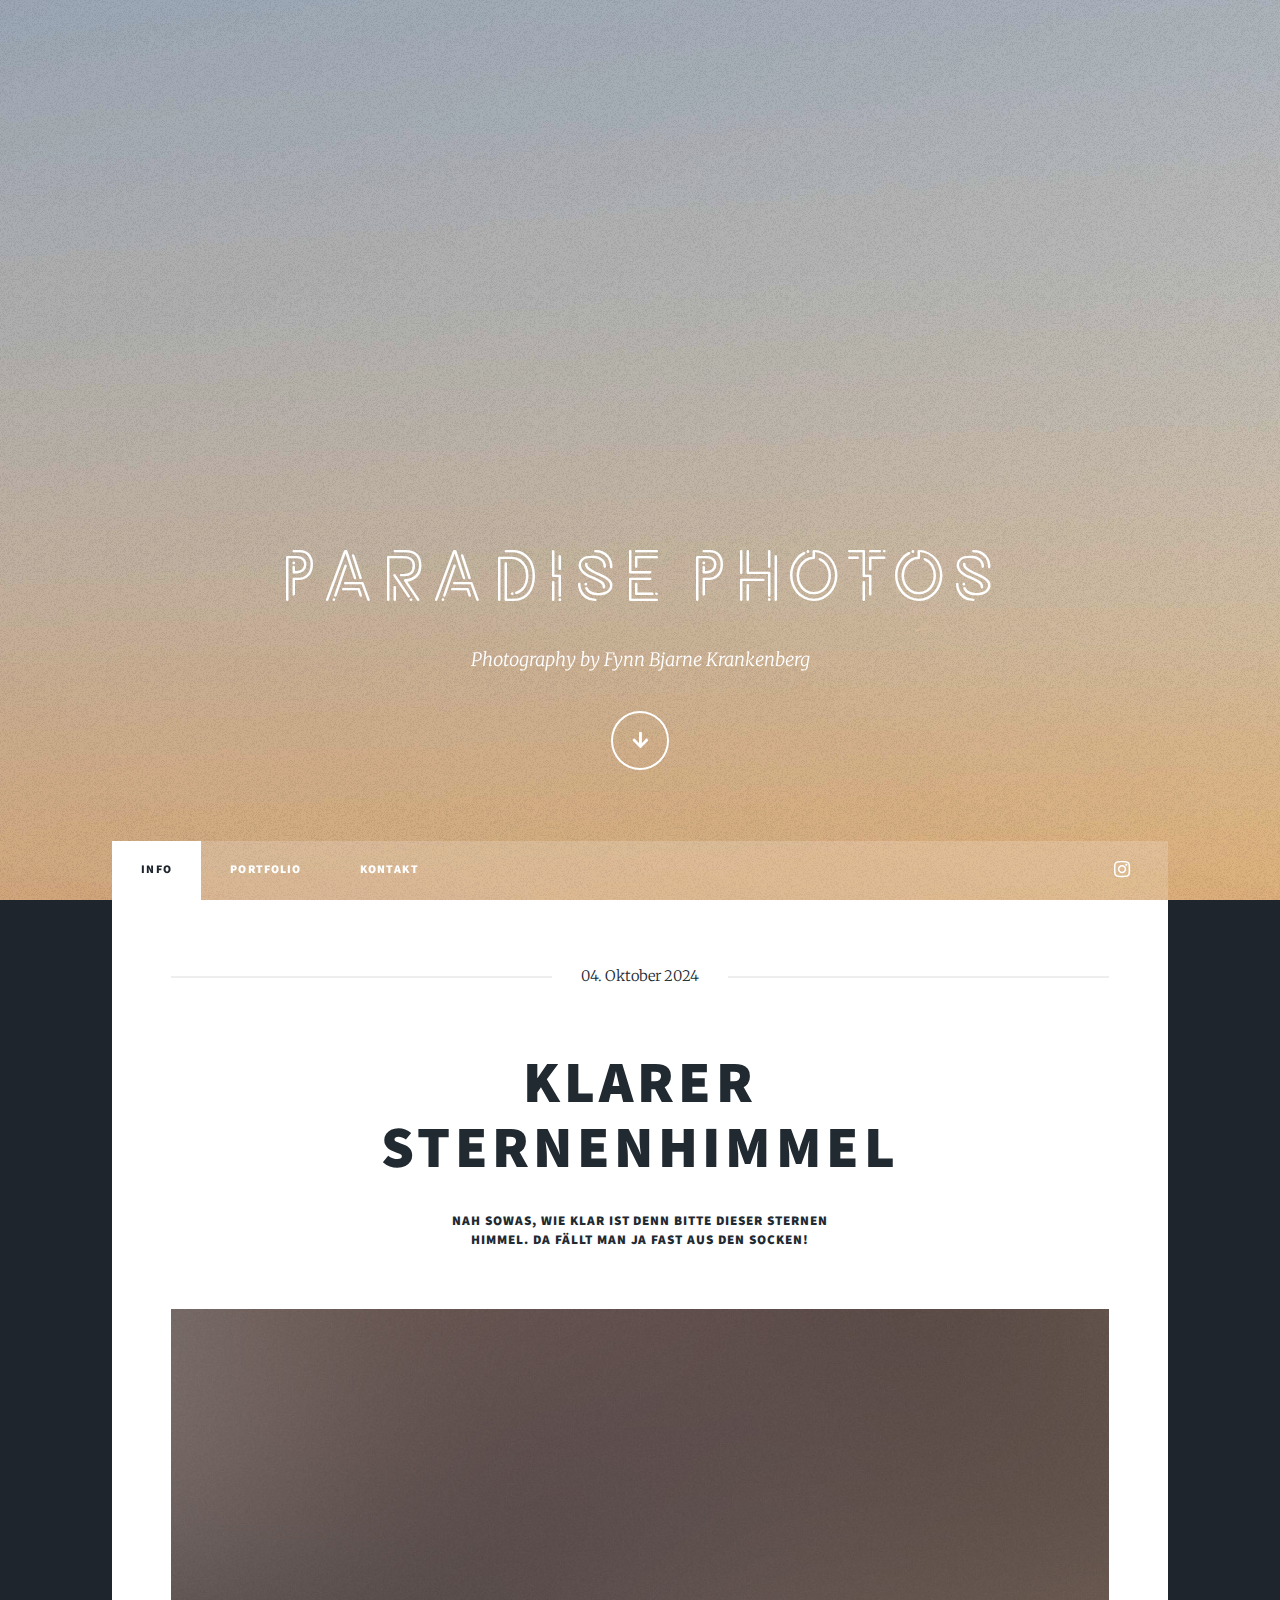
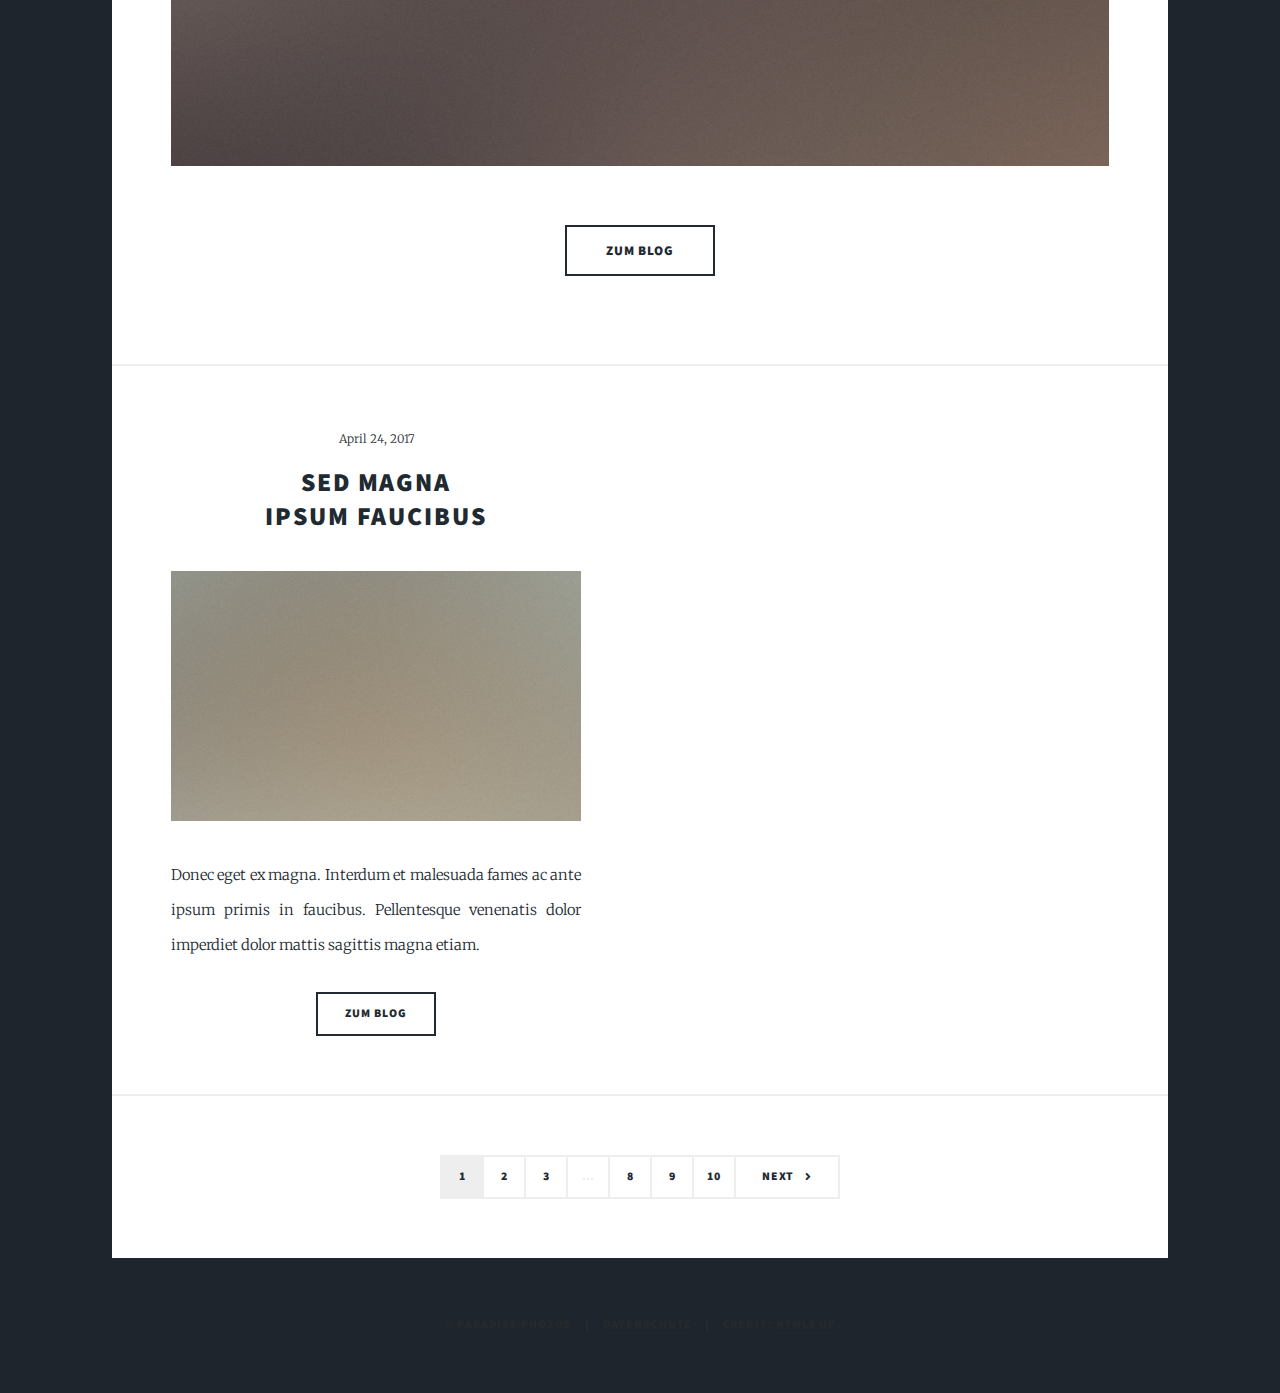
==== index.html @ fa2788bd "Add files via upload" ====
<!DOCTYPE HTML>
<!--
	Massively by HTML5 UP
	html5up.net | @ajlkn
	Free for personal and commercial use under the CCA 3.0 license (html5up.net/license)
-->
<html lang="de">
	<head>
		<title>Paradise Photos</title>
		<meta charset="utf-8" />
		<meta name="viewport" content="width=device-width, initial-scale=1, user-scalable=no" />
		<link rel="icon" type="image/x-icon" href="images/main/favicon_camera.png">
		<link rel="stylesheet" href="assets/css/main.css" />
		<noscript><link rel="stylesheet" href="assets/css/noscript.css" /></noscript>
	</head>
	<body class="is-preload">

		<!-- Wrapper -->
			<div id="wrapper" class="fade-in">

				<!-- Intro -->
					<div id="intro">
						<h1>Paradise Photos<br />
						</h1>
						<p>Photography by Fynn Bjarne Krankenberg</a></p>
						<ul class="actions">
							<li><a href="#header" class="button icon solid solo fa-arrow-down scrolly">Continue</a></li>
						</ul>
					</div>

				<!-- Header -->
					<header id="header">
						<a href="index.html" class="logo">Paradise Photos</a>
					</header>

				<!-- Nav -->
					<nav id="nav">
						<ul class="links">
							<li class="active"><a href="index.html">Info</a></li>
							<li><a href="portfolio.html">Portfolio</a></li>
							<li><a href="kontakt.html">Kontakt</a></li>
						</ul>
						<ul class="icons">
							<li><a href="#" class="icon brands fa-instagram"><span class="label">Instagram</span></a></li>
						</ul>
					</nav>

				<!-- Main -->
					<div id="main">

						<!-- Featured Post -->
							<article class="post featured">
								<header class="major">
									<span class="date">04. Oktober 2024</span>
									<h2><a href="/blog/article1.html">Klarer<br />
									Sternenhimmel</a></h2>
									<h5>Nah sowas, wie klar ist denn bitte dieser Sternen<br />
									Himmel. Da fällt man ja fast aus den Socken!</h5>
								</header>
								<a href="/blog/article1.html" class="image main"><img src="images/pic01.jpg" alt="" /></a>
								<ul class="actions special">
									<li><a href="/blog/article1.html" class="button large">Zum Blog</a></li>
								</ul>
							</article>

						<!-- Posts -->
							<section class="posts">
								<article>
									<header>
										<span class="date">April 24, 2017</span>
										<h2><a href="#">Sed magna<br />
										ipsum faucibus</a></h2>
									</header>
									<a href="#" class="image fit"><img src="images/pic02.jpg" alt="" /></a>
									<p>Donec eget ex magna. Interdum et malesuada fames ac ante ipsum primis in faucibus. Pellentesque venenatis dolor imperdiet dolor mattis sagittis magna etiam.</p>
									<ul class="actions special">
										<li><a href="#" class="button">Zum Blog</a></li>
									</ul>
								</article>
								<!--<article>
									<header>
										<span class="date">April 22, 2017</span>
										<h2><a href="#">Primis eget<br />
										imperdiet lorem</a></h2>
									</header>
									<a href="#" class="image fit"><img src="images/pic03.jpg" alt="" /></a>
									<p>Donec eget ex magna. Interdum et malesuada fames ac ante ipsum primis in faucibus. Pellentesque venenatis dolor imperdiet dolor mattis sagittis magna etiam.</p>
									<ul class="actions special">
										<li><a href="#" class="button">Full Story</a></li>
									</ul>
								</article>
								<article>
									<header>
										<span class="date">April 18, 2017</span>
										<h2><a href="#">Ante mattis<br />
										interdum dolor</a></h2>
									</header>
									<a href="#" class="image fit"><img src="images/pic04.jpg" alt="" /></a>
									<p>Donec eget ex magna. Interdum et malesuada fames ac ante ipsum primis in faucibus. Pellentesque venenatis dolor imperdiet dolor mattis sagittis magna etiam.</p>
									<ul class="actions special">
										<li><a href="#" class="button">Full Story</a></li>
									</ul>
								</article>-->
							</section>

						<!-- Footer -->
							<footer>
								<div class="pagination">
									<!--<a href="#" class="previous">Prev</a>-->
									<a href="#" class="page active">1</a>
									<a href="#" class="page">2</a>
									<a href="#" class="page">3</a>
									<span class="extra">&hellip;</span>
									<a href="#" class="page">8</a>
									<a href="#" class="page">9</a>
									<a href="#" class="page">10</a>
									<a href="#" class="next">Next</a>
								</div>
							</footer>
				  	</div>

				<!-- Footer -->
				<!--<footer id="footer">
					<section class="split contact">
						<section class="alt">
							<h3>Adresse</h3>
							<p>Fynn Bjarne Krankenberg<br />
							Buchenweg 6, 27412 Wilstedt</p>
						</section>
						<section>
							<h3>Telefon</h3>
							<p><a href="tel:+491523...">+49 152 3...</a></p>
						</section>
						<section>
							<h3>Email</h3>
							<p>    <script language="JavaScript" type="text/javascript">
								var part1 = "fotografie";
								var part2 = Math.pow(2,6);
								var part3 = String.fromCharCode(part2);
								var part4 = "krankenberg.net";
								var part5 = part1 + String.fromCharCode(part2) + part4;
								document.write("<a href=" + "mai" + "lto" + ":" 
								+ part5 + ">" + part1 + part3 + part4 + "</a>.");
								</script></p>
						</section>
						<section>
							<h3>Social</h3>
							<ul class="icons alt">
								<li><a href="#" class="icon brands alt fa-instagram"><span class="label">Instagram</span></a></li>
							</ul>
						</section>
					</section>
				</footer>-->

				<!-- Copyright -->
					<div id="copyright">
						<ul><li>&copy; Paradise Photos</li><li><a target="_blank" href="/Datenschutz.html">Datenschutz</a></li><li>Credit: <a target="_blank" href="https://html5up.net">HTML5 UP</a></li></ul>
					</div>

			</div>

		<!-- Scripts -->
			<script src="assets/js/jquery.min.js"></script>
			<script src="assets/js/jquery.scrollex.min.js"></script>
			<script src="assets/js/jquery.scrolly.min.js"></script>
			<script src="assets/js/browser.min.js"></script>
			<script src="assets/js/breakpoints.min.js"></script>
			<script src="assets/js/util.js"></script>
			<script src="assets/js/main.js"></script>

	</body>
</html>
---- assets/css/main.css ----
@import url(fontawesome-all.min.css);
@import url("https://fonts.googleapis.com/css?family=Merriweather:300,700,300italic,700italic|Source+Sans+Pro:900");
@import url("https://fonts.googleapis.com/css?family=Oswald");

/*
	Massively by HTML5 UP
	html5up.net | @ajlkn
	Free for personal and commercial use under the CCA 3.0 license (html5up.net/license)
*/

html, body, div, span, applet, object,
iframe, h1, h2, h3, h4, h5, h6, p, blockquote,
pre, a, abbr, acronym, address, big, cite,
code, del, dfn, em, img, ins, kbd, q, s, samp,
small, strike, strong, sub, sup, tt, var, b,
u, i, center, dl, dt, dd, ol, ul, li, fieldset,
form, label, legend, table, caption, tbody,
tfoot, thead, tr, th, td, article, aside,
canvas, details, embed, figure, figcaption,
footer, header, hgroup, menu, nav, output, ruby,
section, summary, time, mark, audio, video {
	margin: 0;
	padding: 0;
	border: 0;
	font-size: 100%;
	font: inherit;
	vertical-align: baseline;}

article, aside, details, figcaption, figure,
footer, header, hgroup, menu, nav, section {
	display: block;}

body {
	line-height: 1;
}

ol, ul {
	list-style: none;
}

blockquote, q {
	quotes: none;
}

	blockquote:before, blockquote:after, q:before, q:after {
		content: '';
		content: none;
	}

table {
	border-collapse: collapse;
	border-spacing: 0;
}

body {
	-webkit-text-size-adjust: none;
}

mark {
	background-color: transparent;
	color: inherit;
}

input::-moz-focus-inner {
	border: 0;
	padding: 0;
}

input, select, textarea {
	-moz-appearance: none;
	-webkit-appearance: none;
	-ms-appearance: none;
	appearance: none;
	resize: none;
}

/* Basic */

	@-ms-viewport {
		width: device-width;
	}

	body {
		-ms-overflow-style: scrollbar;
	}

	@media screen and (max-width: 480px) {

		html, body {
			min-width: 320px;
		}

	}

	html {
		box-sizing: border-box;
	}

	*, *:before, *:after {
		box-sizing: inherit;
	}

	body {
		background-color: #1e252d;
	}

		body.is-preload *, body.is-preload *:before, body.is-preload *:after {
			-moz-animation: none !important;
			-webkit-animation: none !important;
			-ms-animation: none !important;
			animation: none !important;
			-moz-transition: none !important;
			-webkit-transition: none !important;
			-ms-transition: none !important;
			transition: none !important;
		}

/* Type */

	html {
		font-size: 16pt;
	}

		@media screen and (max-width: 1680px) {

			html {
				font-size: 12pt;
			}

		}

		@media screen and (max-width: 1280px) {

			html {
				font-size: 11pt;
			}

		}

		@media screen and (max-width: 360px) {

			html {
				font-size: 10pt;
			}

		}

	body {
		color: #212931;
	}

	body, input, select, textarea {
		font-family: "Merriweather", Georgia, serif;
		font-weight: 300;
		font-size: 1rem;
		line-height: 2.375;
	}

	a {
		-moz-transition: color 0.2s ease-in-out, background-color 0.2s ease-in-out, border-color 0.2s ease-in-out, box-shadow 0.2s ease-in-out;
		-webkit-transition: color 0.2s ease-in-out, background-color 0.2s ease-in-out, border-color 0.2s ease-in-out, box-shadow 0.2s ease-in-out;
		-ms-transition: color 0.2s ease-in-out, background-color 0.2s ease-in-out, border-color 0.2s ease-in-out, box-shadow 0.2s ease-in-out;
		transition: color 0.2s ease-in-out, background-color 0.2s ease-in-out, border-color 0.2s ease-in-out, box-shadow 0.2s ease-in-out;
		border-bottom: dotted 1px;
		text-decoration: none;
	}

		a:hover {
			border-bottom-color: transparent;
		}

	strong, b {
		font-weight: 600;
	}

	em, i {
		font-style: italic;
	}

	p {
		text-align: justify;
		margin: 0 0 2rem 0;
	}

	@font-face {
		font-family: 'Potra';
		src: url('/assets/webfonts/Potra.eot');
		src: url('/assets/webfonts/Potra.eot') format('embedded-opentype'),
			url('/assets/webfonts/Potra.woff2') format('woff2'),
			url('/assets/webfonts/Potra.woff') format('woff'),
			url('/assets/webfonts/Potra.ttf') format('truetype'),
			url('/assets/webfonts/Potra.svg#Potra') format('svg');
		font-weight: 300;
		font-style: normal;
		font-display: swap;
	}

	h1 {
		font-family: 'Potra';
		font-weight: 300;
		line-height: 1.5;
		letter-spacing: 0.075em;
		text-transform: uppercase;
		margin: 0 0 1rem 0;
	}

	h2 ,h3, h4, h5, h6 {
		font-family: "Source Sans Pro", Helvetica, sans-serif;
		font-weight: 900;
		line-height: 1.5;
		letter-spacing: 0.075em;
		text-transform: uppercase;
		margin: 0 0 1rem 0;
	}

		h1 a, h2 a, h3 a, h4 a, h5 a, h6 a {
			border-bottom: 0;
			color: inherit;
			text-decoration: none;
		}

	h1 {
		font-size: 4rem;
		line-height: 1.1;
		margin: 0 0 2rem 0;
	}

	h2 {
		font-size: 1.75rem;
		line-height: 1.3;
		margin: 0 0 1.5rem 0;
	}

	h3 {
		font-size: 1.25rem;
		margin: 0 0 1.5rem 0;
	}

	h4 {
		font-size: 1rem;
	}

	h5 {
		font-size: 0.9rem;
	}

	h6 {
		font-size: 0.8rem;
	}

	sub {
		font-size: 0.8rem;
		position: relative;
		top: 0.5rem;
	}

	sup {
		font-size: 0.8rem;
		position: relative;
		top: -0.5rem;
	}

	blockquote {
		border-left: solid 4px;
		font-style: italic;
		margin: 0 0 2rem 0;
		padding: 0.5rem 0 0.5rem 2rem;
	}

	code {
		border: solid 2px;
		font-family: "Courier New", monospace;
		font-size: 0.9rem;
		margin: 0 0.25rem;
		padding: 0.25rem 0.65rem;
	}

	pre {
		-webkit-overflow-scrolling: touch;
		font-family: "Courier New", monospace;
		font-size: 0.9rem;
		margin: 0 0 2rem 0;
	}

		pre code {
			display: block;
			line-height: 1.75;
			padding: 1rem 1.5rem;
			overflow-x: auto;
		}

	hr {
		border: 0;
		border-bottom: solid 2px;
		margin: 3rem 0;
	}

		hr.major {
			margin: 5rem 0;
		}

	.align-left {
		text-align: left;
	}

	.align-center {
		text-align: center;
	}

	.align-right {
		text-align: right;
	}

	input, select, textarea {
		color: #212931;
	}

	a {
		color: #212931;
		border-bottom-color: rgba(33, 41, 49, 0.5);
	}

		a:hover {
			border-bottom-color: transparent;
			color: #CDC4A2 !important;
		}

	strong, b {
		color: #212931;
	}

	h1, h2, h3, h4, h5, h6 {
		color: #212931;
	}

	blockquote {
		border-left-color: #eeeeee;
	}

	code {
		background: rgba(220, 220, 220, 0.25);
		border-color: #eeeeee;
	}

	hr {
		border-bottom-color: #eeeeee;
	}

/* Row */

	.row {
		display: flex;
		flex-wrap: wrap;
		box-sizing: border-box;
		align-items: stretch;
	}

		.row > * {
			box-sizing: border-box;
		}

		.row.gtr-uniform > * > :last-child {
			margin-bottom: 0;
		}

		.row.aln-left {
			justify-content: flex-start;
		}

		.row.aln-center {
			justify-content: center;
		}

		.row.aln-right {
			justify-content: flex-end;
		}

		.row.aln-top {
			align-items: flex-start;
		}

		.row.aln-middle {
			align-items: center;
		}

		.row.aln-bottom {
			align-items: flex-end;
		}

		.row > .imp {
			order: -1;
		}

		.row > .col-1 {
			width: 8.33333%;
		}

		.row > .off-1 {
			margin-left: 8.33333%;
		}

		.row > .col-2 {
			width: 16.66667%;
		}

		.row > .off-2 {
			margin-left: 16.66667%;
		}

		.row > .col-3 {
			width: 25%;
		}

		.row > .off-3 {
			margin-left: 25%;
		}

		.row > .col-4 {
			width: 33.33333%;
		}

		.row > .off-4 {
			margin-left: 33.33333%;
		}

		.row > .col-5 {
			width: 41.66667%;
		}

		.row > .off-5 {
			margin-left: 41.66667%;
		}

		.row > .col-6 {
			width: 50%;
		}

		.row > .off-6 {
			margin-left: 50%;
		}

		.row > .col-7 {
			width: 58.33333%;
		}

		.row > .off-7 {
			margin-left: 58.33333%;
		}

		.row > .col-8 {
			width: 66.66667%;
		}

		.row > .off-8 {
			margin-left: 66.66667%;
		}

		.row > .col-9 {
			width: 75%;
		}

		.row > .off-9 {
			margin-left: 75%;
		}

		.row > .col-10 {
			width: 83.33333%;
		}

		.row > .off-10 {
			margin-left: 83.33333%;
		}

		.row > .col-11 {
			width: 91.66667%;
		}

		.row > .off-11 {
			margin-left: 91.66667%;
		}

		.row > .col-12 {
			width: 100%;
		}

		.row > .off-12 {
			margin-left: 100%;
		}

		.row.gtr-0 {
			margin-top: 0;
			margin-left: 0rem;
		}

			.row.gtr-0 > * {
				padding: 0 0 0 0rem;
			}

			.row.gtr-0.gtr-uniform {
				margin-top: 0rem;
			}

				.row.gtr-0.gtr-uniform > * {
					padding-top: 0rem;
				}

		.row.gtr-25 {
			margin-top: 0;
			margin-left: -0.375rem;
		}

			.row.gtr-25 > * {
				padding: 0 0 0 0.375rem;
			}

			.row.gtr-25.gtr-uniform {
				margin-top: -0.375rem;
			}

				.row.gtr-25.gtr-uniform > * {
					padding-top: 0.375rem;
				}

		.row.gtr-50 {
			margin-top: 0;
			margin-left: -0.75rem;
		}

			.row.gtr-50 > * {
				padding: 0 0 0 0.75rem;
			}

			.row.gtr-50.gtr-uniform {
				margin-top: -0.75rem;
			}

				.row.gtr-50.gtr-uniform > * {
					padding-top: 0.75rem;
				}

		.row {
			margin-top: 0;
			margin-left: -1.5rem;
		}

			.row > * {
				padding: 0 0 0 1.5rem;
			}

			.row.gtr-uniform {
				margin-top: -1.5rem;
			}

				.row.gtr-uniform > * {
					padding-top: 1.5rem;
				}

		.row.gtr-150 {
			margin-top: 0;
			margin-left: -2.25rem;
		}

			.row.gtr-150 > * {
				padding: 0 0 0 2.25rem;
			}

			.row.gtr-150.gtr-uniform {
				margin-top: -2.25rem;
			}

				.row.gtr-150.gtr-uniform > * {
					padding-top: 2.25rem;
				}

		.row.gtr-200 {
			margin-top: 0;
			margin-left: -3rem;
		}

			.row.gtr-200 > * {
				padding: 0 0 0 3rem;
			}

			.row.gtr-200.gtr-uniform {
				margin-top: -3rem;
			}

				.row.gtr-200.gtr-uniform > * {
					padding-top: 3rem;
				}

		@media screen and (max-width: 1680px) {

			.row {
				display: flex;
				flex-wrap: wrap;
				box-sizing: border-box;
				align-items: stretch;
			}

				.row > * {
					box-sizing: border-box;
				}

				.row.gtr-uniform > * > :last-child {
					margin-bottom: 0;
				}

				.row.aln-left {
					justify-content: flex-start;
				}

				.row.aln-center {
					justify-content: center;
				}

				.row.aln-right {
					justify-content: flex-end;
				}

				.row.aln-top {
					align-items: flex-start;
				}

				.row.aln-middle {
					align-items: center;
				}

				.row.aln-bottom {
					align-items: flex-end;
				}

				.row > .imp-xlarge {
					order: -1;
				}

				.row > .col-1-xlarge {
					width: 8.33333%;
				}

				.row > .off-1-xlarge {
					margin-left: 8.33333%;
				}

				.row > .col-2-xlarge {
					width: 16.66667%;
				}

				.row > .off-2-xlarge {
					margin-left: 16.66667%;
				}

				.row > .col-3-xlarge {
					width: 25%;
				}

				.row > .off-3-xlarge {
					margin-left: 25%;
				}

				.row > .col-4-xlarge {
					width: 33.33333%;
				}

				.row > .off-4-xlarge {
					margin-left: 33.33333%;
				}

				.row > .col-5-xlarge {
					width: 41.66667%;
				}

				.row > .off-5-xlarge {
					margin-left: 41.66667%;
				}

				.row > .col-6-xlarge {
					width: 50%;
				}

				.row > .off-6-xlarge {
					margin-left: 50%;
				}

				.row > .col-7-xlarge {
					width: 58.33333%;
				}

				.row > .off-7-xlarge {
					margin-left: 58.33333%;
				}

				.row > .col-8-xlarge {
					width: 66.66667%;
				}

				.row > .off-8-xlarge {
					margin-left: 66.66667%;
				}

				.row > .col-9-xlarge {
					width: 75%;
				}

				.row > .off-9-xlarge {
					margin-left: 75%;
				}

				.row > .col-10-xlarge {
					width: 83.33333%;
				}

				.row > .off-10-xlarge {
					margin-left: 83.33333%;
				}

				.row > .col-11-xlarge {
					width: 91.66667%;
				}

				.row > .off-11-xlarge {
					margin-left: 91.66667%;
				}

				.row > .col-12-xlarge {
					width: 100%;
				}

				.row > .off-12-xlarge {
					margin-left: 100%;
				}

				.row.gtr-0 {
					margin-top: 0;
					margin-left: 0rem;
				}

					.row.gtr-0 > * {
						padding: 0 0 0 0rem;
					}

					.row.gtr-0.gtr-uniform {
						margin-top: 0rem;
					}

						.row.gtr-0.gtr-uniform > * {
							padding-top: 0rem;
						}

				.row.gtr-25 {
					margin-top: 0;
					margin-left: -0.375rem;
				}

					.row.gtr-25 > * {
						padding: 0 0 0 0.375rem;
					}

					.row.gtr-25.gtr-uniform {
						margin-top: -0.375rem;
					}

						.row.gtr-25.gtr-uniform > * {
							padding-top: 0.375rem;
						}

				.row.gtr-50 {
					margin-top: 0;
					margin-left: -0.75rem;
				}

					.row.gtr-50 > * {
						padding: 0 0 0 0.75rem;
					}

					.row.gtr-50.gtr-uniform {
						margin-top: -0.75rem;
					}

						.row.gtr-50.gtr-uniform > * {
							padding-top: 0.75rem;
						}

				.row {
					margin-top: 0;
					margin-left: -1.5rem;
				}

					.row > * {
						padding: 0 0 0 1.5rem;
					}

					.row.gtr-uniform {
						margin-top: -1.5rem;
					}

						.row.gtr-uniform > * {
							padding-top: 1.5rem;
						}

				.row.gtr-150 {
					margin-top: 0;
					margin-left: -2.25rem;
				}

					.row.gtr-150 > * {
						padding: 0 0 0 2.25rem;
					}

					.row.gtr-150.gtr-uniform {
						margin-top: -2.25rem;
					}

						.row.gtr-150.gtr-uniform > * {
							padding-top: 2.25rem;
						}

				.row.gtr-200 {
					margin-top: 0;
					margin-left: -3rem;
				}

					.row.gtr-200 > * {
						padding: 0 0 0 3rem;
					}

					.row.gtr-200.gtr-uniform {
						margin-top: -3rem;
					}

						.row.gtr-200.gtr-uniform > * {
							padding-top: 3rem;
						}

		}

		@media screen and (max-width: 1280px) {

			.row {
				display: flex;
				flex-wrap: wrap;
				box-sizing: border-box;
				align-items: stretch;
			}

				.row > * {
					box-sizing: border-box;
				}

				.row.gtr-uniform > * > :last-child {
					margin-bottom: 0;
				}

				.row.aln-left {
					justify-content: flex-start;
				}

				.row.aln-center {
					justify-content: center;
				}

				.row.aln-right {
					justify-content: flex-end;
				}

				.row.aln-top {
					align-items: flex-start;
				}

				.row.aln-middle {
					align-items: center;
				}

				.row.aln-bottom {
					align-items: flex-end;
				}

				.row > .imp-large {
					order: -1;
				}

				.row > .col-1-large {
					width: 8.33333%;
				}

				.row > .off-1-large {
					margin-left: 8.33333%;
				}

				.row > .col-2-large {
					width: 16.66667%;
				}

				.row > .off-2-large {
					margin-left: 16.66667%;
				}

				.row > .col-3-large {
					width: 25%;
				}

				.row > .off-3-large {
					margin-left: 25%;
				}

				.row > .col-4-large {
					width: 33.33333%;
				}

				.row > .off-4-large {
					margin-left: 33.33333%;
				}

				.row > .col-5-large {
					width: 41.66667%;
				}

				.row > .off-5-large {
					margin-left: 41.66667%;
				}

				.row > .col-6-large {
					width: 50%;
				}

				.row > .off-6-large {
					margin-left: 50%;
				}

				.row > .col-7-large {
					width: 58.33333%;
				}

				.row > .off-7-large {
					margin-left: 58.33333%;
				}

				.row > .col-8-large {
					width: 66.66667%;
				}

				.row > .off-8-large {
					margin-left: 66.66667%;
				}

				.row > .col-9-large {
					width: 75%;
				}

				.row > .off-9-large {
					margin-left: 75%;
				}

				.row > .col-10-large {
					width: 83.33333%;
				}

				.row > .off-10-large {
					margin-left: 83.33333%;
				}

				.row > .col-11-large {
					width: 91.66667%;
				}

				.row > .off-11-large {
					margin-left: 91.66667%;
				}

				.row > .col-12-large {
					width: 100%;
				}

				.row > .off-12-large {
					margin-left: 100%;
				}

				.row.gtr-0 {
					margin-top: 0;
					margin-left: 0rem;
				}

					.row.gtr-0 > * {
						padding: 0 0 0 0rem;
					}

					.row.gtr-0.gtr-uniform {
						margin-top: 0rem;
					}

						.row.gtr-0.gtr-uniform > * {
							padding-top: 0rem;
						}

				.row.gtr-25 {
					margin-top: 0;
					margin-left: -0.375rem;
				}

					.row.gtr-25 > * {
						padding: 0 0 0 0.375rem;
					}

					.row.gtr-25.gtr-uniform {
						margin-top: -0.375rem;
					}

						.row.gtr-25.gtr-uniform > * {
							padding-top: 0.375rem;
						}

				.row.gtr-50 {
					margin-top: 0;
					margin-left: -0.75rem;
				}

					.row.gtr-50 > * {
						padding: 0 0 0 0.75rem;
					}

					.row.gtr-50.gtr-uniform {
						margin-top: -0.75rem;
					}

						.row.gtr-50.gtr-uniform > * {
							padding-top: 0.75rem;
						}

				.row {
					margin-top: 0;
					margin-left: -1.5rem;
				}

					.row > * {
						padding: 0 0 0 1.5rem;
					}

					.row.gtr-uniform {
						margin-top: -1.5rem;
					}

						.row.gtr-uniform > * {
							padding-top: 1.5rem;
						}

				.row.gtr-150 {
					margin-top: 0;
					margin-left: -2.25rem;
				}

					.row.gtr-150 > * {
						padding: 0 0 0 2.25rem;
					}

					.row.gtr-150.gtr-uniform {
						margin-top: -2.25rem;
					}

						.row.gtr-150.gtr-uniform > * {
							padding-top: 2.25rem;
						}

				.row.gtr-200 {
					margin-top: 0;
					margin-left: -3rem;
				}

					.row.gtr-200 > * {
						padding: 0 0 0 3rem;
					}

					.row.gtr-200.gtr-uniform {
						margin-top: -3rem;
					}

						.row.gtr-200.gtr-uniform > * {
							padding-top: 3rem;
						}

		}

		@media screen and (max-width: 980px) {

			.row {
				display: flex;
				flex-wrap: wrap;
				box-sizing: border-box;
				align-items: stretch;
			}

				.row > * {
					box-sizing: border-box;
				}

				.row.gtr-uniform > * > :last-child {
					margin-bottom: 0;
				}

				.row.aln-left {
					justify-content: flex-start;
				}

				.row.aln-center {
					justify-content: center;
				}

				.row.aln-right {
					justify-content: flex-end;
				}

				.row.aln-top {
					align-items: flex-start;
				}

				.row.aln-middle {
					align-items: center;
				}

				.row.aln-bottom {
					align-items: flex-end;
				}

				.row > .imp-medium {
					order: -1;
				}

				.row > .col-1-medium {
					width: 8.33333%;
				}

				.row > .off-1-medium {
					margin-left: 8.33333%;
				}

				.row > .col-2-medium {
					width: 16.66667%;
				}

				.row > .off-2-medium {
					margin-left: 16.66667%;
				}

				.row > .col-3-medium {
					width: 25%;
				}

				.row > .off-3-medium {
					margin-left: 25%;
				}

				.row > .col-4-medium {
					width: 33.33333%;
				}

				.row > .off-4-medium {
					margin-left: 33.33333%;
				}

				.row > .col-5-medium {
					width: 41.66667%;
				}

				.row > .off-5-medium {
					margin-left: 41.66667%;
				}

				.row > .col-6-medium {
					width: 50%;
				}

				.row > .off-6-medium {
					margin-left: 50%;
				}

				.row > .col-7-medium {
					width: 58.33333%;
				}

				.row > .off-7-medium {
					margin-left: 58.33333%;
				}

				.row > .col-8-medium {
					width: 66.66667%;
				}

				.row > .off-8-medium {
					margin-left: 66.66667%;
				}

				.row > .col-9-medium {
					width: 75%;
				}

				.row > .off-9-medium {
					margin-left: 75%;
				}

				.row > .col-10-medium {
					width: 83.33333%;
				}

				.row > .off-10-medium {
					margin-left: 83.33333%;
				}

				.row > .col-11-medium {
					width: 91.66667%;
				}

				.row > .off-11-medium {
					margin-left: 91.66667%;
				}

				.row > .col-12-medium {
					width: 100%;
				}

				.row > .off-12-medium {
					margin-left: 100%;
				}

				.row.gtr-0 {
					margin-top: 0;
					margin-left: 0rem;
				}

					.row.gtr-0 > * {
						padding: 0 0 0 0rem;
					}

					.row.gtr-0.gtr-uniform {
						margin-top: 0rem;
					}

						.row.gtr-0.gtr-uniform > * {
							padding-top: 0rem;
						}

				.row.gtr-25 {
					margin-top: 0;
					margin-left: -0.375rem;
				}

					.row.gtr-25 > * {
						padding: 0 0 0 0.375rem;
					}

					.row.gtr-25.gtr-uniform {
						margin-top: -0.375rem;
					}

						.row.gtr-25.gtr-uniform > * {
							padding-top: 0.375rem;
						}

				.row.gtr-50 {
					margin-top: 0;
					margin-left: -0.75rem;
				}

					.row.gtr-50 > * {
						padding: 0 0 0 0.75rem;
					}

					.row.gtr-50.gtr-uniform {
						margin-top: -0.75rem;
					}

						.row.gtr-50.gtr-uniform > * {
							padding-top: 0.75rem;
						}

				.row {
					margin-top: 0;
					margin-left: -1.5rem;
				}

					.row > * {
						padding: 0 0 0 1.5rem;
					}

					.row.gtr-uniform {
						margin-top: -1.5rem;
					}

						.row.gtr-uniform > * {
							padding-top: 1.5rem;
						}

				.row.gtr-150 {
					margin-top: 0;
					margin-left: -2.25rem;
				}

					.row.gtr-150 > * {
						padding: 0 0 0 2.25rem;
					}

					.row.gtr-150.gtr-uniform {
						margin-top: -2.25rem;
					}

						.row.gtr-150.gtr-uniform > * {
							padding-top: 2.25rem;
						}

				.row.gtr-200 {
					margin-top: 0;
					margin-left: -3rem;
				}

					.row.gtr-200 > * {
						padding: 0 0 0 3rem;
					}

					.row.gtr-200.gtr-uniform {
						margin-top: -3rem;
					}

						.row.gtr-200.gtr-uniform > * {
							padding-top: 3rem;
						}

		}

		@media screen and (max-width: 736px) {

			.row {
				display: flex;
				flex-wrap: wrap;
				box-sizing: border-box;
				align-items: stretch;
			}

				.row > * {
					box-sizing: border-box;
				}

				.row.gtr-uniform > * > :last-child {
					margin-bottom: 0;
				}

				.row.aln-left {
					justify-content: flex-start;
				}

				.row.aln-center {
					justify-content: center;
				}

				.row.aln-right {
					justify-content: flex-end;
				}

				.row.aln-top {
					align-items: flex-start;
				}

				.row.aln-middle {
					align-items: center;
				}

				.row.aln-bottom {
					align-items: flex-end;
				}

				.row > .imp-small {
					order: -1;
				}

				.row > .col-1-small {
					width: 8.33333%;
				}

				.row > .off-1-small {
					margin-left: 8.33333%;
				}

				.row > .col-2-small {
					width: 16.66667%;
				}

				.row > .off-2-small {
					margin-left: 16.66667%;
				}

				.row > .col-3-small {
					width: 25%;
				}

				.row > .off-3-small {
					margin-left: 25%;
				}

				.row > .col-4-small {
					width: 33.33333%;
				}

				.row > .off-4-small {
					margin-left: 33.33333%;
				}

				.row > .col-5-small {
					width: 41.66667%;
				}

				.row > .off-5-small {
					margin-left: 41.66667%;
				}

				.row > .col-6-small {
					width: 50%;
				}

				.row > .off-6-small {
					margin-left: 50%;
				}

				.row > .col-7-small {
					width: 58.33333%;
				}

				.row > .off-7-small {
					margin-left: 58.33333%;
				}

				.row > .col-8-small {
					width: 66.66667%;
				}

				.row > .off-8-small {
					margin-left: 66.66667%;
				}

				.row > .col-9-small {
					width: 75%;
				}

				.row > .off-9-small {
					margin-left: 75%;
				}

				.row > .col-10-small {
					width: 83.33333%;
				}

				.row > .off-10-small {
					margin-left: 83.33333%;
				}

				.row > .col-11-small {
					width: 91.66667%;
				}

				.row > .off-11-small {
					margin-left: 91.66667%;
				}

				.row > .col-12-small {
					width: 100%;
				}

				.row > .off-12-small {
					margin-left: 100%;
				}

				.row.gtr-0 {
					margin-top: 0;
					margin-left: 0rem;
				}

					.row.gtr-0 > * {
						padding: 0 0 0 0rem;
					}

					.row.gtr-0.gtr-uniform {
						margin-top: 0rem;
					}

						.row.gtr-0.gtr-uniform > * {
							padding-top: 0rem;
						}

				.row.gtr-25 {
					margin-top: 0;
					margin-left: -0.375rem;
				}

					.row.gtr-25 > * {
						padding: 0 0 0 0.375rem;
					}

					.row.gtr-25.gtr-uniform {
						margin-top: -0.375rem;
					}

						.row.gtr-25.gtr-uniform > * {
							padding-top: 0.375rem;
						}

				.row.gtr-50 {
					margin-top: 0;
					margin-left: -0.75rem;
				}

					.row.gtr-50 > * {
						padding: 0 0 0 0.75rem;
					}

					.row.gtr-50.gtr-uniform {
						margin-top: -0.75rem;
					}

						.row.gtr-50.gtr-uniform > * {
							padding-top: 0.75rem;
						}

				.row {
					margin-top: 0;
					margin-left: -1.5rem;
				}

					.row > * {
						padding: 0 0 0 1.5rem;
					}

					.row.gtr-uniform {
						margin-top: -1.5rem;
					}

						.row.gtr-uniform > * {
							padding-top: 1.5rem;
						}

				.row.gtr-150 {
					margin-top: 0;
					margin-left: -2.25rem;
				}

					.row.gtr-150 > * {
						padding: 0 0 0 2.25rem;
					}

					.row.gtr-150.gtr-uniform {
						margin-top: -2.25rem;
					}

						.row.gtr-150.gtr-uniform > * {
							padding-top: 2.25rem;
						}

				.row.gtr-200 {
					margin-top: 0;
					margin-left: -3rem;
				}

					.row.gtr-200 > * {
						padding: 0 0 0 3rem;
					}

					.row.gtr-200.gtr-uniform {
						margin-top: -3rem;
					}

						.row.gtr-200.gtr-uniform > * {
							padding-top: 3rem;
						}

		}

		@media screen and (max-width: 480px) {

			.row {
				display: flex;
				flex-wrap: wrap;
				box-sizing: border-box;
				align-items: stretch;
			}

				.row > * {
					box-sizing: border-box;
				}

				.row.gtr-uniform > * > :last-child {
					margin-bottom: 0;
				}

				.row.aln-left {
					justify-content: flex-start;
				}

				.row.aln-center {
					justify-content: center;
				}

				.row.aln-right {
					justify-content: flex-end;
				}

				.row.aln-top {
					align-items: flex-start;
				}

				.row.aln-middle {
					align-items: center;
				}

				.row.aln-bottom {
					align-items: flex-end;
				}

				.row > .imp-xsmall {
					order: -1;
				}

				.row > .col-1-xsmall {
					width: 8.33333%;
				}

				.row > .off-1-xsmall {
					margin-left: 8.33333%;
				}

				.row > .col-2-xsmall {
					width: 16.66667%;
				}

				.row > .off-2-xsmall {
					margin-left: 16.66667%;
				}

				.row > .col-3-xsmall {
					width: 25%;
				}

				.row > .off-3-xsmall {
					margin-left: 25%;
				}

				.row > .col-4-xsmall {
					width: 33.33333%;
				}

				.row > .off-4-xsmall {
					margin-left: 33.33333%;
				}

				.row > .col-5-xsmall {
					width: 41.66667%;
				}

				.row > .off-5-xsmall {
					margin-left: 41.66667%;
				}

				.row > .col-6-xsmall {
					width: 50%;
				}

				.row > .off-6-xsmall {
					margin-left: 50%;
				}

				.row > .col-7-xsmall {
					width: 58.33333%;
				}

				.row > .off-7-xsmall {
					margin-left: 58.33333%;
				}

				.row > .col-8-xsmall {
					width: 66.66667%;
				}

				.row > .off-8-xsmall {
					margin-left: 66.66667%;
				}

				.row > .col-9-xsmall {
					width: 75%;
				}

				.row > .off-9-xsmall {
					margin-left: 75%;
				}

				.row > .col-10-xsmall {
					width: 83.33333%;
				}

				.row > .off-10-xsmall {
					margin-left: 83.33333%;
				}

				.row > .col-11-xsmall {
					width: 91.66667%;
				}

				.row > .off-11-xsmall {
					margin-left: 91.66667%;
				}

				.row > .col-12-xsmall {
					width: 100%;
				}

				.row > .off-12-xsmall {
					margin-left: 100%;
				}

				.row.gtr-0 {
					margin-top: 0;
					margin-left: 0rem;
				}

					.row.gtr-0 > * {
						padding: 0 0 0 0rem;
					}

					.row.gtr-0.gtr-uniform {
						margin-top: 0rem;
					}

						.row.gtr-0.gtr-uniform > * {
							padding-top: 0rem;
						}

				.row.gtr-25 {
					margin-top: 0;
					margin-left: -0.375rem;
				}

					.row.gtr-25 > * {
						padding: 0 0 0 0.375rem;
					}

					.row.gtr-25.gtr-uniform {
						margin-top: -0.375rem;
					}

						.row.gtr-25.gtr-uniform > * {
							padding-top: 0.375rem;
						}

				.row.gtr-50 {
					margin-top: 0;
					margin-left: -0.75rem;
				}

					.row.gtr-50 > * {
						padding: 0 0 0 0.75rem;
					}

					.row.gtr-50.gtr-uniform {
						margin-top: -0.75rem;
					}

						.row.gtr-50.gtr-uniform > * {
							padding-top: 0.75rem;
						}

				.row {
					margin-top: 0;
					margin-left: -1.5rem;
				}

					.row > * {
						padding: 0 0 0 1.5rem;
					}

					.row.gtr-uniform {
						margin-top: -1.5rem;
					}

						.row.gtr-uniform > * {
							padding-top: 1.5rem;
						}

				.row.gtr-150 {
					margin-top: 0;
					margin-left: -2.25rem;
				}

					.row.gtr-150 > * {
						padding: 0 0 0 2.25rem;
					}

					.row.gtr-150.gtr-uniform {
						margin-top: -2.25rem;
					}

						.row.gtr-150.gtr-uniform > * {
							padding-top: 2.25rem;
						}

				.row.gtr-200 {
					margin-top: 0;
					margin-left: -3rem;
				}

					.row.gtr-200 > * {
						padding: 0 0 0 3rem;
					}

					.row.gtr-200.gtr-uniform {
						margin-top: -3rem;
					}

						.row.gtr-200.gtr-uniform > * {
							padding-top: 3rem;
						}

		}

		@media screen and (max-width: 360px) {

			.row {
				display: flex;
				flex-wrap: wrap;
				box-sizing: border-box;
				align-items: stretch;
			}

				.row > * {
					box-sizing: border-box;
				}

				.row.gtr-uniform > * > :last-child {
					margin-bottom: 0;
				}

				.row.aln-left {
					justify-content: flex-start;
				}

				.row.aln-center {
					justify-content: center;
				}

				.row.aln-right {
					justify-content: flex-end;
				}

				.row.aln-top {
					align-items: flex-start;
				}

				.row.aln-middle {
					align-items: center;
				}

				.row.aln-bottom {
					align-items: flex-end;
				}

				.row > .imp-xxsmall {
					order: -1;
				}

				.row > .col-1-xxsmall {
					width: 8.33333%;
				}

				.row > .off-1-xxsmall {
					margin-left: 8.33333%;
				}

				.row > .col-2-xxsmall {
					width: 16.66667%;
				}

				.row > .off-2-xxsmall {
					margin-left: 16.66667%;
				}

				.row > .col-3-xxsmall {
					width: 25%;
				}

				.row > .off-3-xxsmall {
					margin-left: 25%;
				}

				.row > .col-4-xxsmall {
					width: 33.33333%;
				}

				.row > .off-4-xxsmall {
					margin-left: 33.33333%;
				}

				.row > .col-5-xxsmall {
					width: 41.66667%;
				}

				.row > .off-5-xxsmall {
					margin-left: 41.66667%;
				}

				.row > .col-6-xxsmall {
					width: 50%;
				}

				.row > .off-6-xxsmall {
					margin-left: 50%;
				}

				.row > .col-7-xxsmall {
					width: 58.33333%;
				}

				.row > .off-7-xxsmall {
					margin-left: 58.33333%;
				}

				.row > .col-8-xxsmall {
					width: 66.66667%;
				}

				.row > .off-8-xxsmall {
					margin-left: 66.66667%;
				}

				.row > .col-9-xxsmall {
					width: 75%;
				}

				.row > .off-9-xxsmall {
					margin-left: 75%;
				}

				.row > .col-10-xxsmall {
					width: 83.33333%;
				}

				.row > .off-10-xxsmall {
					margin-left: 83.33333%;
				}

				.row > .col-11-xxsmall {
					width: 91.66667%;
				}

				.row > .off-11-xxsmall {
					margin-left: 91.66667%;
				}

				.row > .col-12-xxsmall {
					width: 100%;
				}

				.row > .off-12-xxsmall {
					margin-left: 100%;
				}

				.row.gtr-0 {
					margin-top: 0;
					margin-left: 0rem;
				}

					.row.gtr-0 > * {
						padding: 0 0 0 0rem;
					}

					.row.gtr-0.gtr-uniform {
						margin-top: 0rem;
					}

						.row.gtr-0.gtr-uniform > * {
							padding-top: 0rem;
						}

				.row.gtr-25 {
					margin-top: 0;
					margin-left: -0.375rem;
				}

					.row.gtr-25 > * {
						padding: 0 0 0 0.375rem;
					}

					.row.gtr-25.gtr-uniform {
						margin-top: -0.375rem;
					}

						.row.gtr-25.gtr-uniform > * {
							padding-top: 0.375rem;
						}

				.row.gtr-50 {
					margin-top: 0;
					margin-left: -0.75rem;
				}

					.row.gtr-50 > * {
						padding: 0 0 0 0.75rem;
					}

					.row.gtr-50.gtr-uniform {
						margin-top: -0.75rem;
					}

						.row.gtr-50.gtr-uniform > * {
							padding-top: 0.75rem;
						}

				.row {
					margin-top: 0;
					margin-left: -1.5rem;
				}

					.row > * {
						padding: 0 0 0 1.5rem;
					}

					.row.gtr-uniform {
						margin-top: -1.5rem;
					}

						.row.gtr-uniform > * {
							padding-top: 1.5rem;
						}

				.row.gtr-150 {
					margin-top: 0;
					margin-left: -2.25rem;
				}

					.row.gtr-150 > * {
						padding: 0 0 0 2.25rem;
					}

					.row.gtr-150.gtr-uniform {
						margin-top: -2.25rem;
					}

						.row.gtr-150.gtr-uniform > * {
							padding-top: 2.25rem;
						}

				.row.gtr-200 {
					margin-top: 0;
					margin-left: -3rem;
				}

					.row.gtr-200 > * {
						padding: 0 0 0 3rem;
					}

					.row.gtr-200.gtr-uniform {
						margin-top: -3rem;
					}

						.row.gtr-200.gtr-uniform > * {
							padding-top: 3rem;
						}

		}

/* Box */

	.box {
		border: solid 2px;
		margin-bottom: 2rem;
		padding: 1.5rem;
	}

		.box > :last-child,
		.box > :last-child > :last-child,
		.box > :last-child > :last-child > :last-child {
			margin-bottom: 0;
		}

		.box.alt {
			border: 0;
			border-radius: 0;
			padding: 0;
		}

	.box {
		border-color: #eeeeee;
	}

/* Button */

	input[type="submit"],
	input[type="reset"],
	input[type="button"],
	button,
	.button {
		-moz-appearance: none;
		-webkit-appearance: none;
		-ms-appearance: none;
		appearance: none;
		-moz-transition: background-color 0.2s ease-in-out, box-shadow 0.2s ease-in-out, color 0.2s ease-in-out;
		-webkit-transition: background-color 0.2s ease-in-out, box-shadow 0.2s ease-in-out, color 0.2s ease-in-out;
		-ms-transition: background-color 0.2s ease-in-out, box-shadow 0.2s ease-in-out, color 0.2s ease-in-out;
		transition: background-color 0.2s ease-in-out, box-shadow 0.2s ease-in-out, color 0.2s ease-in-out;
		border: 0;
		border-radius: 0;
		cursor: pointer;
		display: inline-block;
		font-family: "Source Sans Pro", Helvetica, sans-serif;
		font-size: 0.8rem;
		font-weight: 900;
		letter-spacing: 0.075em;
		height: 3rem;
		line-height: 3rem;
		padding: 0 2rem;
		text-align: center;
		text-decoration: none;
		text-transform: uppercase;
		white-space: nowrap;
	}

		input[type="submit"].icon:before,
		input[type="reset"].icon:before,
		input[type="button"].icon:before,
		button.icon:before,
		.button.icon:before {
			margin-right: 0.5rem;
		}

		input[type="submit"].icon.solo,
		input[type="reset"].icon.solo,
		input[type="button"].icon.solo,
		button.icon.solo,
		.button.icon.solo {
			position: relative;
			width: 4rem;
			height: 4rem;
			line-height: 4rem;
			border-radius: 4rem;
			text-indent: 4rem;
			overflow: hidden;
			padding: 0;
			white-space: nowrap;
		}

			input[type="submit"].icon.solo:before,
			input[type="reset"].icon.solo:before,
			input[type="button"].icon.solo:before,
			button.icon.solo:before,
			.button.icon.solo:before {
				position: absolute;
				display: block;
				top: 0;
				left: 0;
				width: inherit;
				height: inherit;
				line-height: inherit;
				font-size: 1.25rem;
				margin-right: 0;
				text-align: center;
				text-indent: 0;
			}

		input[type="submit"].fit,
		input[type="reset"].fit,
		input[type="button"].fit,
		button.fit,
		.button.fit {
			width: 100%;
		}

		input[type="submit"].small,
		input[type="reset"].small,
		input[type="button"].small,
		button.small,
		.button.small {
			font-size: 0.7rem;
			height: 2.5rem;
			line-height: 2.5rem;
			padding: 0 1.5rem;
		}

		input[type="submit"].large,
		input[type="reset"].large,
		input[type="button"].large,
		button.large,
		.button.large {
			font-size: 0.9rem;
			height: 3.5rem;
			line-height: 3.5rem;
			padding: 0 2.75rem;
		}

		@media screen and (max-width: 980px) {

			input[type="submit"],
			input[type="reset"],
			input[type="button"],
			button,
			.button {
				font-size: 0.9rem;
				height: 3.25rem;
				line-height: 3.25rem;
			}

				input[type="submit"].large,
				input[type="reset"].large,
				input[type="button"].large,
				button.large,
				.button.large {
					font-size: 1rem;
					height: 3.75rem;
					line-height: 3.75rem;
				}

		}

		input[type="submit"].disabled, input[type="submit"]:disabled,
		input[type="reset"].disabled,
		input[type="reset"]:disabled,
		input[type="button"].disabled,
		input[type="button"]:disabled,
		button.disabled,
		button:disabled,
		.button.disabled,
		.button:disabled {
			pointer-events: none;
			opacity: 0.25;
		}

	input[type="submit"],
	input[type="reset"],
	input[type="button"],
	button,
	.button {
		background-color: transparent;
		box-shadow: inset 0 0 0 2px #212931;
		color: #212931 !important;
	}

		input[type="submit"]:hover,
		input[type="reset"]:hover,
		input[type="button"]:hover,
		button:hover,
		.button:hover {
			box-shadow: inset 0 0 0 2px #CDC4A2;
			color: #CDC4A2 !important;
		}

		input[type="submit"].primary,
		input[type="reset"].primary,
		input[type="button"].primary,
		button.primary,
		.button.primary {
			background-color: #212931;
			box-shadow: none;
			color: #ffffff !important;
		}

			input[type="submit"].primary:hover,
			input[type="reset"].primary:hover,
			input[type="button"].primary:hover,
			button.primary:hover,
			.button.primary:hover {
				background-color: #CDC4A2;
			}

/* Form */

	form {
		margin: 0 0 2rem 0;
	}

		form > :last-child {
			margin-bottom: 0;
		}

		form > .fields {
			display: -moz-flex;
			display: -webkit-flex;
			display: -ms-flex;
			display: flex;
			-moz-flex-wrap: wrap;
			-webkit-flex-wrap: wrap;
			-ms-flex-wrap: wrap;
			flex-wrap: wrap;
			width: calc(100% + 3rem);
			margin: -1.5rem 0 2rem -1.5rem;
		}

			form > .fields > .field {
				-moz-flex-grow: 0;
				-webkit-flex-grow: 0;
				-ms-flex-grow: 0;
				flex-grow: 0;
				-moz-flex-shrink: 0;
				-webkit-flex-shrink: 0;
				-ms-flex-shrink: 0;
				flex-shrink: 0;
				padding: 1.5rem 0 0 1.5rem;
				width: calc(100% - 1.5rem);
			}

				form > .fields > .field.half {
					width: calc(50% - 0.75rem);
				}

				form > .fields > .field.third {
					width: calc(100%/3 - 0.5rem);
				}

				form > .fields > .field.quarter {
					width: calc(25% - 0.375rem);
				}

		@media screen and (max-width: 480px) {

			form > .fields {
				width: calc(100% + 3rem);
				margin: -1.5rem 0 2rem -1.5rem;
			}

				form > .fields > .field {
					padding: 1.5rem 0 0 1.5rem;
					width: calc(100% - 1.5rem);
				}

					form > .fields > .field.half {
						width: calc(100% - 1.5rem);
					}

					form > .fields > .field.third {
						width: calc(100% - 1.5rem);
					}

					form > .fields > .field.quarter {
						width: calc(100% - 1.5rem);
					}

		}

	label {
		display: block;
		font-family: "Source Sans Pro", Helvetica, sans-serif;
		font-weight: 900;
		line-height: 1.5;
		letter-spacing: 0.075em;
		font-size: 0.8rem;
		text-transform: uppercase;
		margin: 0 0 0.75rem 0;
	}

		@media screen and (max-width: 980px) {

			label {
				font-size: 0.9rem;
			}

		}

	input[type="text"],
	input[type="password"],
	input[type="email"],
	select,
	textarea {
		-moz-appearance: none;
		-webkit-appearance: none;
		-ms-appearance: none;
		appearance: none;
		background: transparent;
		border-radius: 0;
		border: solid 2px;
		color: inherit;
		display: block;
		outline: 0;
		padding: 0 1rem;
		text-decoration: none;
		width: 100%;
	}

		input[type="text"]:invalid,
		input[type="password"]:invalid,
		input[type="email"]:invalid,
		select:invalid,
		textarea:invalid {
			box-shadow: none;
		}

	select {
		background-size: 1.25rem;
		background-repeat: no-repeat;
		background-position: calc(100% - 1rem) center;
		height: 3rem;
		padding-right: 3rem;
		text-overflow: ellipsis;
	}

		select:focus::-ms-value {
			background-color: transparent;
		}

		select::-ms-expand {
			display: none;
		}

	input[type="text"],
	input[type="password"],
	input[type="email"],
	select {
		height: 3rem;
	}

	textarea {
		padding: 0.75rem 1rem;
	}

	input[type="checkbox"],
	input[type="radio"] {
		-moz-appearance: none;
		-webkit-appearance: none;
		-ms-appearance: none;
		appearance: none;
		display: block;
		float: left;
		margin-right: -2rem;
		opacity: 0;
		width: 1rem;
		z-index: -1;
	}

		input[type="checkbox"] + label,
		input[type="radio"] + label {
			text-decoration: none;
			cursor: pointer;
			display: inline-block;
			font-size: 1rem;
			letter-spacing: 0;
			font-family: "Merriweather", Georgia, serif;
			text-transform: none;
			font-weight: 300;
			padding-left: 2.8rem;
			padding-right: 1rem;
			position: relative;
		}

			input[type="checkbox"] + label:before,
			input[type="radio"] + label:before {
				-moz-osx-font-smoothing: grayscale;
				-webkit-font-smoothing: antialiased;
				display: inline-block;
				font-style: normal;
				font-variant: normal;
				text-rendering: auto;
				line-height: 1;
				text-transform: none !important;
				font-family: 'Font Awesome 5 Free';
				font-weight: 900;
			}

			input[type="checkbox"] + label:before,
			input[type="radio"] + label:before {
				border-radius: 0;
				border: solid 2px;
				content: '';
				display: inline-block;
				font-size: 0.8rem;
				height: 1.8rem;
				left: 0;
				line-height: 1.65rem;
				position: absolute;
				text-align: center;
				top: -0.125rem;
				width: 1.8rem;
			}

		input[type="checkbox"]:checked + label:before,
		input[type="radio"]:checked + label:before {
			content: '\f00c';
		}

	input[type="checkbox"] + label:before {
		border-radius: 0;
	}

	input[type="radio"] + label:before {
		border-radius: 100%;
	}

	::-webkit-input-placeholder {
		opacity: 1.0;
	}

	:-moz-placeholder {
		opacity: 1.0;
	}

	::-moz-placeholder {
		opacity: 1.0;
	}

	:-ms-input-placeholder {
		opacity: 1.0;
	}

	label {
		color: #212931;
	}

	input[type="text"],
	input[type="password"],
	input[type="email"],
	select,
	textarea {
		border-color: #eeeeee;
	}

		input[type="text"]:focus,
		input[type="password"]:focus,
		input[type="email"]:focus,
		select:focus,
		textarea:focus {
			border-color: #CDC4A2;
		}

	select {
		background-image: url("data:image/svg+xml;charset=utf8,%3Csvg xmlns='http://www.w3.org/2000/svg' width='40' height='40' preserveAspectRatio='none' viewBox='0 0 40 40'%3E%3Cpath d='M9.4,12.3l10.4,10.4l10.4-10.4c0.2-0.2,0.5-0.4,0.9-0.4c0.3,0,0.6,0.1,0.9,0.4l3.3,3.3c0.2,0.2,0.4,0.5,0.4,0.9 c0,0.4-0.1,0.6-0.4,0.9L20.7,31.9c-0.2,0.2-0.5,0.4-0.9,0.4c-0.3,0-0.6-0.1-0.9-0.4L4.3,17.3c-0.2-0.2-0.4-0.5-0.4-0.9 c0-0.4,0.1-0.6,0.4-0.9l3.3-3.3c0.2-0.2,0.5-0.4,0.9-0.4S9.1,12.1,9.4,12.3z' fill='%23eeeeee' /%3E%3C/svg%3E");
	}

		select option {
			background-color: #ffffff;
			color: #212931;
		}

	.select-wrapper:before {
		color: #eeeeee;
	}

	input[type="checkbox"] + label,
	input[type="radio"] + label {
		color: rgb(53, 53, 53);
	}

		input[type="checkbox"] + label:before,
		input[type="radio"] + label:before {
			border-color: #eeeeee;
		}

	input[type="checkbox"]:checked + label:before,
	input[type="radio"]:checked + label:before {
		background-color: #212931;
		border-color: #212931;
		color: #ffffff;
	}

	input[type="checkbox"]:focus + label:before,
	input[type="radio"]:focus + label:before {
		border-color: #CDC4A2;
	}

	::-webkit-input-placeholder {
		color: #909498 !important;
	}

	:-moz-placeholder {
		color: #909498 !important;
	}

	::-moz-placeholder {
		color: #909498 !important;
	}

	:-ms-input-placeholder {
		color: #909498 !important;
	}

	.formerize-placeholder {
		color: #909498 !important;
	}

/* Icon */

	.icon {
		text-decoration: none;
		border-bottom: none;
		position: relative;
	}

		.icon:before {
			-moz-osx-font-smoothing: grayscale;
			-webkit-font-smoothing: antialiased;
			display: inline-block;
			font-style: normal;
			font-variant: normal;
			text-rendering: auto;
			line-height: 1;
			text-transform: none !important;
			font-family: 'Font Awesome 5 Free';
			font-weight: 400;
		}

		.icon > .label {
			display: none;
		}

		.icon:before {
			line-height: inherit;
		}

		.icon.solid:before {
			font-weight: 900;
		}

		.icon.brands:before {
			font-family: 'Font Awesome 5 Brands';
		}

/* Image */

	.image {
		border: 0;
		display: inline-block;
		position: relative;
	}

		.image img {
			display: block;
		}

		.image.left, .image.right {
			max-width: 40%;
		}

			.image.left img, .image.right img {
				width: 100%;
			}

		.image.left {
			float: left;
			margin: 0 2rem 2rem 0;
			top: 0.75rem;
		}

		.image.right {
			float: right;
			margin: 0 0 2rem 2rem;
			top: 0.75rem;
		}

		.image.fit {
			display: block;
			margin: 2.5rem 0;
			width: 100%;
		}

			.image.fit:first-child {
				margin-top: 0;
			}

			.image.fit img {
				width: 100%;
			}

		.image.main {
			display: block;
			margin: 4rem 0;
			width: 100%;
		}

			.image.main:first-child {
				margin-top: 0;
			}

			.image.main img {
				width: 100%;
			}

		@media screen and (max-width: 736px) {

			.image.fit {
				margin: 2rem 0;
			}

			.image.main {
				margin: 2rem 0;
			}

		}

	a.image {
		overflow: hidden;
	}

		a.image img {
			-moz-transition: -moz-transform 0.2s ease-out;
			-webkit-transition: -webkit-transform 0.2s ease-out;
			-ms-transition: -ms-transform 0.2s ease-out;
			transition: transform 0.2s ease-out;
		}

		a.image:hover img {
			-moz-transform: scale(1.05);
			-webkit-transform: scale(1.05);
			-ms-transform: scale(1.05);
			transform: scale(1.05);
		}

/* Actions */

	ul.actions {
		display: -moz-flex;
		display: -webkit-flex;
		display: -ms-flex;
		display: flex;
		cursor: default;
		list-style: none;
		margin-left: -1rem;
		padding-left: 0;
	}

		ul.actions li {
			padding: 0 0 0 1rem;
			vertical-align: middle;
		}

		ul.actions.special {
			-moz-justify-content: center;
			-webkit-justify-content: center;
			-ms-justify-content: center;
			justify-content: center;
			width: 100%;
			margin-left: 0;
		}

			ul.actions.special li:first-child {
				padding-left: 0;
			}

		ul.actions.stacked {
			-moz-flex-direction: column;
			-webkit-flex-direction: column;
			-ms-flex-direction: column;
			flex-direction: column;
			margin-left: 0;
		}

			ul.actions.stacked li {
				padding: 1.3rem 0 0 0;
			}

				ul.actions.stacked li:first-child {
					padding-top: 0;
				}

		ul.actions.fit {
			width: calc(100% + 1rem);
		}

			ul.actions.fit li {
				-moz-flex-grow: 1;
				-webkit-flex-grow: 1;
				-ms-flex-grow: 1;
				flex-grow: 1;
				-moz-flex-shrink: 1;
				-webkit-flex-shrink: 1;
				-ms-flex-shrink: 1;
				flex-shrink: 1;
				width: 100%;
			}

				ul.actions.fit li > * {
					width: 100%;
				}

			ul.actions.fit.stacked {
				width: 100%;
			}

		@media screen and (max-width: 480px) {

			ul.actions:not(.fixed) {
				-moz-flex-direction: column;
				-webkit-flex-direction: column;
				-ms-flex-direction: column;
				flex-direction: column;
				margin-left: 0;
				width: 100% !important;
			}

				ul.actions:not(.fixed) li {
					-moz-flex-grow: 1;
					-webkit-flex-grow: 1;
					-ms-flex-grow: 1;
					flex-grow: 1;
					-moz-flex-shrink: 1;
					-webkit-flex-shrink: 1;
					-ms-flex-shrink: 1;
					flex-shrink: 1;
					padding: 1rem 0 0 0;
					text-align: center;
					width: 100%;
				}

					ul.actions:not(.fixed) li > * {
						width: 100%;
					}

					ul.actions:not(.fixed) li:first-child {
						padding-top: 0;
					}

					ul.actions:not(.fixed) li input[type="submit"],
					ul.actions:not(.fixed) li input[type="reset"],
					ul.actions:not(.fixed) li input[type="button"],
					ul.actions:not(.fixed) li button,
					ul.actions:not(.fixed) li .button {
						width: 100%;
					}

						ul.actions:not(.fixed) li input[type="submit"].icon:before,
						ul.actions:not(.fixed) li input[type="reset"].icon:before,
						ul.actions:not(.fixed) li input[type="button"].icon:before,
						ul.actions:not(.fixed) li button.icon:before,
						ul.actions:not(.fixed) li .button.icon:before {
							margin-left: -0.5rem;
						}

		}

/* Icons */

	ul.icons {
		cursor: default;
		list-style: none;
		padding-left: 0;
	}

		ul.icons li {
			display: inline-block;
			padding: 0 0.5rem 0 0;
			vertical-align: middle;
		}

			ul.icons li:last-child {
				padding-right: 0;
			}

			ul.icons li .icon:before {
				width: 2.25rem;
				height: 2.25rem;
				line-height: 2.25rem;
				display: inline-block;
				text-align: center;
				border-radius: 100%;
				font-size: 1.25rem;
			}

		ul.icons.alt li .icon:before {
			-moz-transition: color 0.2s ease-in-out, background-color 0.2s ease-in-out, border-color 0.2s ease-in-out, box-shadow 0.2s ease-in-out;
			-webkit-transition: color 0.2s ease-in-out, background-color 0.2s ease-in-out, border-color 0.2s ease-in-out, box-shadow 0.2s ease-in-out;
			-ms-transition: color 0.2s ease-in-out, background-color 0.2s ease-in-out, border-color 0.2s ease-in-out, box-shadow 0.2s ease-in-out;
			transition: color 0.2s ease-in-out, background-color 0.2s ease-in-out, border-color 0.2s ease-in-out, box-shadow 0.2s ease-in-out;
			font-size: 1rem;
		}

/* List */

	ol {
		list-style: decimal;
		margin: 0 0 2rem 0;
		padding-left: 1.25rem;
	}

		ol li {
			padding-left: 0.25rem;
		}

	ul {
		list-style: disc;
		margin: 0 0 2rem 0;
		padding-left: 1rem;
	}

		ul li {
			padding-left: 0.5rem;
		}

		ul.divided {
			list-style: none;
			padding-left: 0;
		}

			ul.divided li {
				border-top: solid 1px;
				padding: 0.5rem 0;
			}

				ul.divided li:first-child {
					border-top: 0;
					padding-top: 0;
				}

	dl {
		margin: 0 0 2rem 0;
	}

		dl dt {
			display: block;
			font-weight: 600;
			margin: 0 0 1rem 0;
		}

		dl dd {
			margin-left: 2rem;
		}

	ul.divided li {
		border-top-color: #eeeeee;
	}

	ul.icons li a.icon:hover:before {
		color: #CDC4A2;
	}

	ul.icons.alt li .icon:before {
		box-shadow: inset 0 0 0 2px #eeeeee;
	}

	ul.icons.alt li a.icon:hover:before {
		box-shadow: inset 0 0 0 2px #CDC4A2;
	}

/* Section/Article */

	section.special, article.special {
		text-align: center;
	}

	header {
		cursor: default;
	}

		header > .date {
			display: block;
			font-size: 0.8rem;
			height: 1;
			margin: 0 0 1rem 0;
			position: relative;
		}

		header > p {
			font-style: italic;
		}

		header > h1 + p {
			font-size: 1.1rem;
			margin-top: -0.5rem;
			line-height: 2;
		}

		header > h2 + p {
			font-size: 1rem;
			margin-top: -0.75rem;
		}

		header > h3 + p {
			font-size: 0.9rem;
			margin-top: -0.75rem;
		}

		header > h4 + p {
			font-size: 0.8rem;
			margin-top: -0.75rem;
		}

		header.major {
			margin: 0 0 4rem 0;
			text-align: center;
		}

			header.major > :last-child {
				margin-bottom: 0;
			}

			header.major > p {
				margin-top: 0;
				text-align: justify;
			}

			header.major > .date {
				font-size: 1rem;
				margin: 0 0 4rem 0;
			}

				header.major > .date:before, header.major > .date:after {
					content: '';
					display: block;
					position: absolute;
					top: 50%;
					width: calc(50% - 6rem);
					border-top: solid 2px;
				}

				header.major > .date:before {
					left: 0;
				}

				header.major > .date:after {
					right: 0;
				}

		@media screen and (max-width: 980px) {

			header br {
				display: none;
			}

		}

		@media screen and (max-width: 736px) {

			header.major {
				margin: 0 0 2rem 0;
			}

		}

	header.major .date:before, header.major .date:after {
		border-top-color: #eeeeee;
	}

/* Table */

	.table-wrapper {
		-webkit-overflow-scrolling: touch;
		overflow-x: auto;
	}

	table {
		margin: 0 0 2rem 0;
		width: 100%;
	}

		table tbody tr {
			border: solid 1px;
			border-left: 0;
			border-right: 0;
		}

		table td {
			padding: 0.75rem 0.75rem;
		}

		table th {
			font-family: "Source Sans Pro", Helvetica, sans-serif;
			font-size: 0.8rem;
			font-weight: 900;
			letter-spacing: 0.075em;
			line-height: 1.5;
			padding: 0 0.75rem 0.75rem 0.75rem;
			text-align: left;
			text-transform: uppercase;
		}

			@media screen and (max-width: 980px) {

				table th {
					font-size: 0.9rem;
				}

			}

		table thead {
			border-bottom: solid 2px;
		}

		table tfoot {
			border-top: solid 2px;
		}

		table.alt {
			border-collapse: separate;
		}

			table.alt tbody tr td {
				border: solid 1px;
				border-left-width: 0;
				border-top-width: 0;
			}

				table.alt tbody tr td:first-child {
					border-left-width: 1px;
				}

			table.alt tbody tr:first-child td {
				border-top-width: 1px;
			}

			table.alt thead {
				border-bottom: 0;
			}

			table.alt tfoot {
				border-top: 0;
			}

	table tbody tr {
		border-color: #eeeeee;
	}

		table tbody tr:nth-child(2n + 1) {
			background-color: rgba(220, 220, 220, 0.25);
		}

	table th {
		color: #212931;
	}

	table thead {
		border-bottom-color: #eeeeee;
	}

	table tfoot {
		border-top-color: #eeeeee;
	}

	table.alt tbody tr td {
		border-color: #eeeeee;
	}

/* Pagination */

	.pagination {
		display: -moz-inline-flex;
		display: -webkit-inline-flex;
		display: -ms-inline-flex;
		display: inline-flex;
		-moz-user-select: none;
		-webkit-user-select: none;
		-ms-user-select: none;
		user-select: none;
		cursor: default;
		list-style: none;
		margin: 0 0 2rem 2px;
		padding: 0;
	}

		.pagination a, .pagination span {
			-moz-transition: background-color 0.2s ease-in-out, border-color 0.2s ease-in-out, box-shadow 0.2s ease-in-out, color 0.2s ease-in-out;
			-webkit-transition: background-color 0.2s ease-in-out, border-color 0.2s ease-in-out, box-shadow 0.2s ease-in-out, color 0.2s ease-in-out;
			-ms-transition: background-color 0.2s ease-in-out, border-color 0.2s ease-in-out, box-shadow 0.2s ease-in-out, color 0.2s ease-in-out;
			transition: background-color 0.2s ease-in-out, border-color 0.2s ease-in-out, box-shadow 0.2s ease-in-out, color 0.2s ease-in-out;
			border: solid 2px;
			display: inline-block;
			font-family: "Source Sans Pro", Helvetica, sans-serif;
			font-size: 0.8rem;
			font-weight: 900;
			height: 3rem;
			letter-spacing: 0.075em;
			line-height: calc(3rem - 4px);
			margin-left: -2px;
			min-width: 3rem;
			position: relative;
			text-align: center;
			text-decoration: none;
			text-transform: uppercase;
		}

		.pagination .next, .pagination .previous {
			text-decoration: none;
			padding: 0 1.75rem;
		}

			.pagination .next:before, .pagination .previous:before {
				-moz-osx-font-smoothing: grayscale;
				-webkit-font-smoothing: antialiased;
				display: inline-block;
				font-style: normal;
				font-variant: normal;
				text-rendering: auto;
				line-height: 1;
				text-transform: none !important;
				font-family: 'Font Awesome 5 Free';
				font-weight: 900;
			}

			.pagination .next:before, .pagination .previous:before {
				display: inline-block;
				color: inherit !important;
				line-height: inherit;
			}

		.pagination .previous:before {
			content: '\f104';
			margin-right: 0.9375em;
		}

		.pagination .next:before {
			content: '\f105';
			float: right;
			margin-left: 0.9375em;
		}

		@media screen and (max-width: 980px) {

			.pagination a, .pagination span {
				font-size: 0.9rem;
			}

		}

		@media screen and (max-width: 480px) {

			.pagination .page, .pagination .extra {
				display: none;
			}

		}

	.pagination a, .pagination span {
		border-color: #eeeeee;
	}

	.pagination a {
		color: #212931 !important;
	}

		.pagination a:hover {
			color: #CDC4A2 !important;
			border-color: #CDC4A2;
			z-index: 1;
		}

			.pagination a:hover + a,
			.pagination a:hover + span {
				border-left-color: #CDC4A2;
			}

		.pagination a.active {
			background-color: #eeeeee;
		}

	.pagination span {
		color: #eeeeee;
	}

/* Wrapper */

	#wrapper {
		-moz-transition: opacity 0.5s ease;
		-webkit-transition: opacity 0.5s ease;
		-ms-transition: opacity 0.5s ease;
		transition: opacity 0.5s ease;
		position: relative;
		z-index: 1;
		overflow: hidden;
	}

		#wrapper > .bg {
			position: absolute;
			top: 0;
			left: 0;
			width: 100%;
			height: 100%;
			background-color: #212931;
			background-image: url("../../images/overlay.png"), linear-gradient(0deg, rgba(0, 0, 0, 0.1), rgba(0, 0, 0, 0.1)), url("../../images/main/granc.jpg");
			background-size: auto,								auto,														100% auto;
			background-position: center,								center,														top center;
			background-repeat: repeat,								no-repeat,													no-repeat;
			background-attachment: scroll,								scroll,														scroll;
			z-index: -1;
		}

			#wrapper > .bg.fixed {
				position: fixed;
				width: 100vw;
				height: 100vh;
			}

		#wrapper.fade-in:before {
			pointer-events: none;
			-moz-transition: opacity 1s ease-in-out;
			-webkit-transition: opacity 1s ease-in-out;
			-ms-transition: opacity 1s ease-in-out;
			transition: opacity 1s ease-in-out;
			-moz-transition-delay: 0.75s;
			-webkit-transition-delay: 0.75s;
			-ms-transition-delay: 0.75s;
			transition-delay: 0.75s;
			background: #1e252d;
			content: '';
			display: block;
			height: 100%;
			left: 0;
			opacity: 0;
			position: fixed;
			top: 0;
			width: 100%;
		}

		body.is-preload #wrapper.fade-in:before {
			opacity: 0.6;
		}

		@media screen and (orientation: portrait) {

			#wrapper > .bg {
				background-size: auto,								auto,														auto 175%;
			}

		}

/* Intro */

	#intro {
		color: #ffffff;
		padding: 8rem 4rem 6rem 4rem ;
		-moz-align-items: center;
		-webkit-align-items: center;
		-ms-align-items: center;
		align-items: center;
		display: -moz-flex;
		display: -webkit-flex;
		display: -ms-flex;
		display: flex;
		-moz-flex-direction: column;
		-webkit-flex-direction: column;
		-ms-flex-direction: column;
		flex-direction: column;
		-moz-justify-content: -moz-flex-end;
		-webkit-justify-content: -webkit-flex-end;
		-ms-justify-content: -ms-flex-end;
		justify-content: flex-end;
		-moz-transition: opacity 1s ease, -moz-transform 1s ease;
		-webkit-transition: opacity 1s ease, -webkit-transform 1s ease;
		-ms-transition: opacity 1s ease, -ms-transform 1s ease;
		transition: opacity 1s ease, transform 1s ease;
		position: relative;
		cursor: default;
		text-align: center;
		z-index: 1;
		min-height: 100vh;
	}

		#intro input, #intro select, #intro textarea {
			color: #ffffff;
		}

		#intro a {
			color: #ffffff;
			border-bottom-color: rgba(255, 255, 255, 0.5);
		}

			#intro a:hover {
				border-bottom-color: transparent;
				color: #CDC4A2 !important;
			}

		#intro strong, #intro b {
			color: #ffffff;
		}

		#intro h1, #intro h2, #intro h3, #intro h4, #intro h5, #intro h6 {
			color: #ffffff;
		}

		#intro blockquote {
			border-left-color: #ffffff;
		}

		#intro code {
			background: rgba(255, 255, 255, 0.075);
			border-color: #ffffff;
		}

		#intro hr {
			border-bottom-color: #ffffff;
		}

		#intro input[type="submit"],
		#intro input[type="reset"],
		#intro input[type="button"],
		#intro button,
		#intro .button {
			background-color: transparent;
			box-shadow: inset 0 0 0 2px #ffffff;
			color: #ffffff !important;
		}

			#intro input[type="submit"]:hover,
			#intro input[type="reset"]:hover,
			#intro input[type="button"]:hover,
			#intro button:hover,
			#intro .button:hover {
				box-shadow: inset 0 0 0 2px #CDC4A2;
				color: #CDC4A2 !important;
			}

			#intro input[type="submit"].primary,
			#intro input[type="reset"].primary,
			#intro input[type="button"].primary,
			#intro button.primary,
			#intro .button.primary {
				background-color: #ffffff;
				box-shadow: none;
				color: #1e252d !important;
			}

				#intro input[type="submit"].primary:hover,
				#intro input[type="reset"].primary:hover,
				#intro input[type="button"].primary:hover,
				#intro button.primary:hover,
				#intro .button.primary:hover {
					background-color: #CDC4A2;
				}

		#intro h1 {
			font-size: 5rem;
			line-height: 1;
		}

		#intro p {
			font-size: 1.25rem;
			font-style: italic;
			margin-top: -0.25rem;
			text-align: center;
		}

		#intro + #header {
			margin-top: -20rem;
		}

			#intro + #header .logo {
				-moz-transform: translateY(2rem);
				-webkit-transform: translateY(2rem);
				-ms-transform: translateY(2rem);
				transform: translateY(2rem);
				opacity: 0;
				visibility: hidden;
			}

		#intro.hidden {
			pointer-events: none;
			-moz-transform: translateY(2rem);
			-webkit-transform: translateY(2rem);
			-ms-transform: translateY(2rem);
			transform: translateY(2rem);
			-moz-transition: opacity 0.5s ease, -moz-transform 0.5s ease, visibility 0.5s;
			-webkit-transition: opacity 0.5s ease, -webkit-transform 0.5s ease, visibility 0.5s;
			-ms-transition: opacity 0.5s ease, -ms-transform 0.5s ease, visibility 0.5s;
			transition: opacity 0.5s ease, transform 0.5s ease, visibility 0.5s;
			opacity: 0;
			visibility: hidden;
		}

			#intro.hidden + #header .logo {
				-moz-transform: translateY(0);
				-webkit-transform: translateY(0);
				-ms-transform: translateY(0);
				transform: translateY(0);
				opacity: 1;
				visibility: visible;
			}

		body.is-preload #intro {
			-moz-transform: translateY(2rem);
			-webkit-transform: translateY(2rem);
			-ms-transform: translateY(2rem);
			transform: translateY(2rem);
			opacity: 0;
		}

			body.is-preload #intro:not(.hidden) + #header + #nav {
				-moz-transform: translateY(4rem);
				-webkit-transform: translateY(4rem);
				-ms-transform: translateY(4rem);
				transform: translateY(4rem);
				opacity: 0;
			}

		@media screen and (max-width: 980px) {

			#intro {
				padding: 4rem 4rem 2rem 4rem ;
				min-height: 90vh;
			}

				#intro p br {
					display: none;
				}

				#intro + #header {
					margin-top: -14rem;
				}

		}

		@media screen and (max-width: 736px) {

			#intro {
				padding: 3rem 2rem 1rem 2rem ;
				min-height: 80vh;
			}

				#intro h1 {
					font-size: 3.25rem;
					line-height: 1.1;
					margin-bottom: 1rem;
				}

				#intro p {
					font-size: 1rem;
					margin-top: 0rem;
				}

				#intro .actions {
					display: none;
				}

		}

/* Header */

	#header {
		color: #ffffff;
		-moz-align-items: center;
		-webkit-align-items: center;
		-ms-align-items: center;
		align-items: center;
		display: -moz-flex;
		display: -webkit-flex;
		display: -ms-flex;
		display: flex;
		-moz-flex-direction: column;
		-webkit-flex-direction: column;
		-ms-flex-direction: column;
		flex-direction: column;
		-moz-justify-content: -moz-flex-end;
		-webkit-justify-content: -webkit-flex-end;
		-ms-justify-content: -ms-flex-end;
		justify-content: flex-end;
		pointer-events: none;
		-moz-user-select: none;
		-webkit-user-select: none;
		-ms-user-select: none;
		user-select: none;
		height: 20rem;
		padding-bottom: 8rem;
		position: relative;
		text-align: center;
		z-index: 2;
	}

		#header input, #header select, #header textarea {
			color: #ffffff;
		}

		#header a {
			color: #ffffff;
			border-bottom-color: rgba(255, 255, 255, 0.5);
		}

			#header a:hover {
				border-bottom-color: transparent;
				color: #CDC4A2 !important;
			}

		#header strong, #header b {
			color: #ffffff;
		}

		#header h1, #header h2, #header h3, #header h4, #header h5, #header h6 {
			color: #ffffff;
		}

		#header blockquote {
			border-left-color: #ffffff;
		}

		#header code {
			background: rgba(255, 255, 255, 0.075);
			border-color: #ffffff;
		}

		#header hr {
			border-bottom-color: #ffffff;
		}

		#header .logo {
			-moz-transition: border-color 0.2s ease-in-out, color 0.2s ease-in-out, opacity 0.5s ease, -moz-transform 0.5s ease, visibility 0.5s;
			-webkit-transition: border-color 0.2s ease-in-out, color 0.2s ease-in-out, opacity 0.5s ease, -webkit-transform 0.5s ease, visibility 0.5s;
			-ms-transition: border-color 0.2s ease-in-out, color 0.2s ease-in-out, opacity 0.5s ease, -ms-transform 0.5s ease, visibility 0.5s;
			transition: border-color 0.2s ease-in-out, color 0.2s ease-in-out, opacity 0.5s ease, transform 0.5s ease, visibility 0.5s;
			pointer-events: auto;
			border-style: solid;
			border-color: #ffffff;
			border-width: 2px !important;
			font-family: "Potra", Helvetica, sans-serif;
			font-size: 2.25rem;
			font-weight: 300;
			letter-spacing: 0.075em;
			line-height: 1;
			padding: 1rem 1.75rem;
			text-transform: uppercase;
			visibility: visible;
		}

			#header .logo:hover {
				border-color: #CDC4A2 !important;
				color: #CDC4A2 !important;
			}

		@media screen and (max-width: 980px) {

			#header {
				height: 14rem;
				padding-bottom: 4rem;
			}

		}

		@media screen and (max-width: 736px) {

			#header {
				padding-bottom: 3rem;
			}

				#header .logo {
					font-size: 1.75rem;
					border-width: 3px !important;
				}

		}

/* Nav */

	#nav {
		color: #ffffff;
		display: -moz-flex;
		display: -webkit-flex;
		display: -ms-flex;
		display: flex;
		-moz-transition: -moz-transform 1s ease, opacity 1s ease;
		-webkit-transition: -webkit-transform 1s ease, opacity 1s ease;
		-ms-transition: -ms-transform 1s ease, opacity 1s ease;
		transition: transform 1s ease, opacity 1s ease;
		background: rgba(255, 255, 255, 0.175);
		height: 4rem;
		line-height: 4rem;
		margin: -4rem auto 0 auto;
		overflow: hidden;
		padding: 0 2rem 0 0;
		position: relative;
		width: calc(100% - 4rem);
		max-width: 72rem;
		z-index: 2;
	}

		#nav ul.divided li {
			border-top-color: #ffffff;
		}

		#nav ul.icons li a.icon:hover:before {
			transition: color 0.2s;
			color: rgb(53, 53, 53);
		}

		#nav ul.icons.alt li .icon:before {
			box-shadow: inset 0 0 0 2px #ffffff;
		}

		#nav ul.icons.alt li a.icon:hover:before {
			box-shadow: inset 0 0 0 2px rgb(53, 53, 53);
		}

		#nav input, #nav select, #nav textarea {
			color: #ffffff;
		}

		#nav a {
			color: #ffffff;
			border-bottom-color: rgba(255, 255, 255, 0.5);
		}

			#nav a:hover {
				border-bottom-color: transparent;
				color: #CDC4A2 !important;
			}

		#nav strong, #nav b {
			color: #ffffff;
		}

		#nav h1, #nav h2, #nav h3, #nav h4, #nav h5, #nav h6 {
			color: #ffffff;
		}

		#nav blockquote {
			border-left-color: #ffffff;
		}

		#nav code {
			background: rgba(255, 255, 255, 0.075);
			border-color: #ffffff;
		}

		#nav hr {
			border-bottom-color: #ffffff;
		}

		#nav ul.links {
			display: -moz-flex;
			display: -webkit-flex;
			display: -ms-flex;
			display: flex;
			-moz-flex-grow: 1;
			-webkit-flex-grow: 1;
			-ms-flex-grow: 1;
			flex-grow: 1;
			-moz-flex-shrink: 1;
			-webkit-flex-shrink: 1;
			-ms-flex-shrink: 1;
			flex-shrink: 1;
			font-family: "Source Sans Pro", Helvetica, sans-serif;
			font-weight: 900;
			letter-spacing: 0.075em;
			list-style: none;
			margin-bottom: 0;
			padding-left: 0;
			text-transform: uppercase;
		}

			#nav ul.links li {
				display: block;
				padding-left: 0;
			}

				#nav ul.links li a {
					-moz-transition: background-color 0.2s ease-in-out, color 0.2s ease-in-out;
					-webkit-transition: background-color 0.2s ease-in-out, color 0.2s ease-in-out;
					-ms-transition: background-color 0.2s ease-in-out, color 0.2s ease-in-out;
					transition: background-color 0.2s ease-in-out, color 0.2s ease-in-out;
					display: block;
					font-size: 0.8rem;
					outline: none;
					padding: 0 2rem;
				}

					#nav ul.links li a:hover {
						color: inherit !important;
						background-color: rgba(255, 255, 255, 0.1);
					}

				#nav ul.links li.active {
					background-color: #ffffff;
				}

					#nav ul.links li.active a {
						color: #1e252d;
					}

						#nav ul.links li.active a:hover {
							color: #CDC4A2 !important;
						}

		#nav ul.icons {
			-moz-flex-grow: 0;
			-webkit-flex-grow: 0;
			-ms-flex-grow: 0;
			flex-grow: 0;
			-moz-flex-shrink: 0;
			-webkit-flex-shrink: 0;
			-ms-flex-shrink: 0;
			flex-shrink: 0;
			margin-bottom: 0;
		}

		@media screen and (max-width: 980px) {

			#nav {
				display: none;
			}

		}

/* Main */

	#main {
		background-color: #ffffff;
		position: relative;
		margin: 0 auto;
		width: calc(100% - 4rem);
		max-width: 72rem;
		z-index: 2;
	}

		#main > * {
			padding: 4rem 4rem 2rem 4rem ;
			border-top: solid 2px #eeeeee;
			margin: 0;
		}

			#main > *:first-child {
				border-top: 0;
			}

		#main > footer {
			text-align: center;
		}

		#main > .post {
			padding: 8rem 8rem 6rem 8rem ;
		}

			#main > .post header.major > .date {
				margin-top: -2rem;
			}

			#main > .post header.major > h1, #main > .post header.major h2 {
				font-size: 4rem;
				line-height: 1.1;
				margin: 0 0 2rem 0;
			}

			#main > .post.featured {
				text-align: center;
			}

			@media screen and (max-width: 1280px) {

				#main > .post {
					padding: 6rem 4rem 4rem 4rem ;
				}

			}

			@media screen and (max-width: 736px) {

				#main > .post {
					padding: 4rem 2rem 2rem 2rem ;
				}

					#main > .post header.major > .date {
						margin-top: -1rem;
						margin-bottom: 2rem;
					}

					#main > .post header.major > h1, #main > .post header.major h2 {
						font-size: 2.5rem;
						line-height: 1.2;
						margin: 0 0 1.5rem 0;
					}

			}

		#main > .posts {
			display: -moz-flex;
			display: -webkit-flex;
			display: -ms-flex;
			display: flex;
			-moz-flex-wrap: wrap;
			-webkit-flex-wrap: wrap;
			-ms-flex-wrap: wrap;
			flex-wrap: wrap;
			-moz-align-items: -moz-stretch;
			-webkit-align-items: -webkit-stretch;
			-ms-align-items: -ms-stretch;
			align-items: stretch;
			text-align: center;
			width: 100%;
			padding: 0;
		}

			#main > .posts > * {
				-moz-flex-shrink: 1;
				-webkit-flex-shrink: 1;
				-ms-flex-shrink: 1;
				flex-shrink: 1;
				-moz-flex-grow: 0;
				-webkit-flex-grow: 0;
				-ms-flex-grow: 0;
				flex-grow: 0;
			}

			#main > .posts > * {
				width: 50%;
			}

			#main > .posts > * {
				padding: 4rem;
				width: 50%;
			}

			#main > .posts > article {
				border-color: #eeeeee;
				border-left-width: 2px;
				border-style: solid;
				border-top-width: 2px;
				text-align: center;
			}

				#main > .posts > article > :last-child {
					margin-bottom: 0;
				}

				#main > .posts > article:nth-child(2n - 1) {
					border-left-width: 0;
				}

				#main > .posts > article:nth-child(-n + 2) {
					border-top-width: 0;
				}

			@media screen and (max-width: 980px) {

				#main > .posts > * {
					width: 50%;
				}

				#main > .posts > * {
					padding: 2.5rem;
					width: 50%;
				}

			}

			@media screen and (max-width: 736px) {

				#main > .posts > * {
					width: 100%;
				}

				#main > .posts > * {
					padding: 2rem;
					width: 100%;
				}

				#main > .posts > article:nth-child(2n - 1) {
					border-left-width: 2px;
				}

				#main > .posts > article:nth-child(-n + 2) {
					border-top-width: 2px;
				}

				#main > .posts > article:nth-child(n) {
					border-left-width: 0;
				}

				#main > .posts > article:nth-child(-n + 1) {
					border-top-width: 0;
				}

				#main > .posts > article .image {
					max-width: 25rem;
					margin-left: auto;
					margin-right: auto;
				}

			}

		@media screen and (max-width: 736px) {

			#main > * {
				padding: 2rem 2rem 0.1rem 2rem ;
			}

		}

		@media screen and (max-width: 480px) {

			#main {
				width: 100%;
			}

		}

		/*Blog Posts*/

		.image.blog {
			
			margin: 4rem auto;
			width: 75%;
		}

		#main > .posts {
			text-align: justify;
		}

			.image.blog:first-child {
				margin-top: 0;
			}

			.image.blog img {
				width: 100%;
			}

		@media screen and (max-width: 736px) {

			.image.fit {
				margin: 2rem auto;
			}

			.image.blog {
				margin: 2rem auto;
				min-width: 340px;
			}
		}

				#main > .blog > article > :last-child {
					margin-bottom: 0;
				}

				#main > .blog > article:nth-child(2n - 1) {
					border-left-width: 0;
				}

				#main > .blog > article:nth-child(-n + 2) {
					border-top-width: 0;
				}

			@media screen and (max-width: 980px) {

				#main > .blog > * {
					width: 100%;
				}

				#main > .blog > * {
					padding: 2.5rem;
					width: 100%;
				}

			}

			@media screen and (max-width: 736px) {

				#main > .blog > * {
					width: 100%;
				}

				#main > .blog > * {
					padding: 2rem;
					width: 100%;
				}

				#main > .blog > article:nth-child(2n - 1) {
					border-left-width: 2px;
				}

				#main > .blog > article:nth-child(-n + 2) {
					border-top-width: 2px;
				}

				#main > .blog > article:nth-child(n) {
					border-left-width: 0;
				}

				#main > .blog > article:nth-child(-n + 1) {
					border-top-width: 0;
				}

				#main > .blog > article .image {
					max-width: 25rem;
					margin-left: auto;
					margin-right: auto;
				}

			}

		@media screen and (max-width: 736px) {

			#main > * {
				padding: 2rem 2rem 0.1rem 2rem ;
			}

		}

		@media screen and (max-width: 480px) {

			#main {
				width: 100%;
			}

		}

/* Footer */

	#footer {
		color: #717981;
		display: -moz-flex;
		display: -webkit-flex;
		display: -ms-flex;
		display: flex;
		background-color: #f5f5f5;
		color: #909498;
		cursor: default;
		position: relative;
		margin: 0 auto;
		width: calc(100% - 4rem);
		max-width: 72rem;
		z-index: 2;
	}

		#footer input, #footer select, #footer textarea {
			color: #717981;
		}

		#footer a {
			color: #717981;
			border-bottom-color: rgba(113, 121, 129, 0.5);
		}

			#footer a:hover {
				border-bottom-color: transparent;
				color: #CDC4A2 !important;
			}

		#footer strong, #footer b {
			color: #717981;
		}

		#footer h1, #footer h2, #footer h3, #footer h4, #footer h5, #footer h6 {
			color: #717981;
		}

		#footer blockquote {
			border-left-color: #e2e2e2;
		}

		#footer code {
			background: rgba(220, 220, 220, 0.5);
			border-color: #e2e2e2;
		}

		#footer hr {
			border-bottom-color: #e2e2e2;
		}

		#footer .box {
			border-color: #e2e2e2;
		}

		#footer input[type="submit"],
		#footer input[type="reset"],
		#footer input[type="button"],
		#footer button,
		#footer .button {
			background-color: transparent;
			box-shadow: inset 0 0 0 2px #717981;
			color: #717981 !important;
		}

			#footer input[type="submit"]:hover,
			#footer input[type="reset"]:hover,
			#footer input[type="button"]:hover,
			#footer button:hover,
			#footer .button:hover {
				box-shadow: inset 0 0 0 2px #CDC4A2;
				color: #CDC4A2 !important;
			}

			#footer input[type="submit"].primary,
			#footer input[type="reset"].primary,
			#footer input[type="button"].primary,
			#footer button.primary,
			#footer .button.primary {
				background-color: #717981;
				box-shadow: none;
				color: #f5f5f5 !important;
			}

				#footer input[type="submit"].primary:hover,
				#footer input[type="reset"].primary:hover,
				#footer input[type="button"].primary:hover,
				#footer button.primary:hover,
				#footer .button.primary:hover {
					background-color: #CDC4A2;
				}

		#footer label {
			color: #717981;
		}

		#footer input[type="text"],
		#footer input[type="password"],
		#footer input[type="email"],
		#footer select,
		#footer textarea {
			border-color: #e2e2e2;
		}

			#footer input[type="text"]:focus,
			#footer input[type="password"]:focus,
			#footer input[type="email"]:focus,
			#footer select:focus,
			#footer textarea:focus {
				border-color: #CDC4A2;
			}

		#footer select {
			background-image: url("data:image/svg+xml;charset=utf8,%3Csvg xmlns='http://www.w3.org/2000/svg' width='40' height='40' preserveAspectRatio='none' viewBox='0 0 40 40'%3E%3Cpath d='M9.4,12.3l10.4,10.4l10.4-10.4c0.2-0.2,0.5-0.4,0.9-0.4c0.3,0,0.6,0.1,0.9,0.4l3.3,3.3c0.2,0.2,0.4,0.5,0.4,0.9 c0,0.4-0.1,0.6-0.4,0.9L20.7,31.9c-0.2,0.2-0.5,0.4-0.9,0.4c-0.3,0-0.6-0.1-0.9-0.4L4.3,17.3c-0.2-0.2-0.4-0.5-0.4-0.9 c0-0.4,0.1-0.6,0.4-0.9l3.3-3.3c0.2-0.2,0.5-0.4,0.9-0.4S9.1,12.1,9.4,12.3z' fill='%23e2e2e2' /%3E%3C/svg%3E");
		}

			#footer select option {
				background-color: #f5f5f5;
				color: #717981;
			}

		#footer .select-wrapper:before {
			color: #e2e2e2;
		}

		#footer input[type="checkbox"] + label,
		#footer input[type="radio"] + label {
			color: #717981;
		}

			#footer input[type="checkbox"] + label:before,
			#footer input[type="radio"] + label:before {
				border-color: #e2e2e2;
			}

		#footer input[type="checkbox"]:checked + label:before,
		#footer input[type="radio"]:checked + label:before {
			background-color: #717981;
			border-color: #717981;
			color: #f5f5f5;
		}

		#footer input[type="checkbox"]:focus + label:before,
		#footer input[type="radio"]:focus + label:before {
			border-color: #CDC4A2;
		}

		#footer ::-webkit-input-placeholder {
			color: #b3b7bb !important;
		}

		#footer :-moz-placeholder {
			color: #b3b7bb !important;
		}

		#footer ::-moz-placeholder {
			color: #b3b7bb !important;
		}

		#footer :-ms-input-placeholder {
			color: #b3b7bb !important;
		}

		#footer .formerize-placeholder {
			color: #b3b7bb !important;
		}

		#footer ul.divided li {
			border-top-color: #e2e2e2;
		}

		#footer ul.icons li a.icon:hover:before {
			color: rgb(53, 53, 53);
		}

		#footer ul.icons.alt li .icon:before {
			box-shadow: inset 0 0 0 2px #e2e2e2;
		}

		#footer ul.icons.alt li a.icon:hover:before {
			box-shadow: inset 0 0 0 2px rgb(53, 53, 53);
		}

		#footer header.major .date:before, #footer header.major .date:after {
			border-top-color: #e2e2e2;
		}

		#footer table tbody tr {
			border-color: #e2e2e2;
		}

			#footer table tbody tr:nth-child(2n + 1) {
				background-color: rgba(220, 220, 220, 0.5);
			}

		#footer table th {
			color: #717981;
		}

		#footer table thead {
			border-bottom-color: #e2e2e2;
		}

		#footer table tfoot {
			border-top-color: #e2e2e2;
		}

		#footer table.alt tbody tr td {
			border-color: #e2e2e2;
		}

		#footer .pagination a, #footer .pagination span {
			border-color: #e2e2e2;
		}

		#footer .pagination a {
			color: #717981 !important;
		}

			#footer .pagination a:hover {
				color: #CDC4A2 !important;
				border-color: #CDC4A2;
				z-index: 1;
			}

				#footer .pagination a:hover + a,
				#footer .pagination a:hover + span {
					border-left-color: #CDC4A2;
				}

			#footer .pagination a.active {
				background-color: #e2e2e2;
			}

		#footer .pagination span {
			color: #e2e2e2;
		}

		#footer > section {
			-moz-flex-basis: 50%;
			-webkit-flex-basis: 50%;
			-ms-flex-basis: 50%;
			flex-basis: 50%;
			-moz-flex-grow: 1;
			-webkit-flex-grow: 1;
			-ms-flex-grow: 1;
			flex-grow: 1;
			-moz-flex-shrink: 1;
			-webkit-flex-shrink: 1;
			-ms-flex-shrink: 1;
			flex-shrink: 1;
			padding: 4rem 4rem 2rem 4rem ;
			border-left: solid 2px #e2e2e2;
		}

			#footer > section:first-child {
				border-left: 0;
			}

			#footer > section.split {
				display: -moz-flex;
				display: -webkit-flex;
				display: -ms-flex;
				display: flex;
				-moz-flex-direction: column;
				-webkit-flex-direction: column;
				-ms-flex-direction: column;
				flex-direction: column;
				padding: 0;
			}

				#footer > section.split > section {
					padding: 3rem 4rem 1rem 4rem ;
					border-top: solid 2px #e2e2e2;
				}

					#footer > section.split > section:first-child {
						padding: 5rem 4rem 1rem 4rem ;
						border-top: 0;
					}

					#footer > section.split > section:last-child {
						padding: 3rem 4rem 3rem 4rem ;
					}

				#footer > section.split.contact > section {
					display: -moz-flex;
					display: -webkit-flex;
					display: -ms-flex;
					display: flex;
					-moz-align-items: center;
					-webkit-align-items: center;
					-ms-align-items: center;
					align-items: center;
					padding: 3.15rem 4rem;
				}

					#footer > section.split.contact > section > * {
						margin-bottom: 0;
					}

					#footer > section.split.contact > section > :first-child {
						-moz-flex-shrink: 0;
						-webkit-flex-shrink: 0;
						-ms-flex-shrink: 0;
						flex-shrink: 0;
						-moz-flex-grow: 0;
						-webkit-flex-grow: 0;
						-ms-flex-grow: 0;
						flex-grow: 0;
						width: 6rem;
					}

					#footer > section.split.contact > section > :last-child {
						-moz-flex-shrink: 1;
						-webkit-flex-shrink: 1;
						-ms-flex-shrink: 1;
						flex-shrink: 1;
						-moz-flex-grow: 1;
						-webkit-flex-grow: 1;
						-ms-flex-grow: 1;
						flex-grow: 1;
					}

					#footer > section.split.contact > section:first-child {
						padding: 4rem 4rem 3rem 4rem;
					}

					#footer > section.split.contact > section:last-child {
						padding: 3rem 4rem 4rem 4rem;
					}

					#footer > section.split.contact > section.alt {
						-moz-align-items: -moz-flex-start;
						-webkit-align-items: -webkit-flex-start;
						-ms-align-items: -ms-flex-start;
						align-items: flex-start;
					}

						#footer > section.split.contact > section.alt > :last-child {
							margin-top: -0.325rem;
						}

		#footer form label,
		#footer h3,
		#footer p {
			font-size: 0.8rem;
		}

		@media screen and (max-width: 980px) {

			#footer {
				display: block;
			}

				#footer > section {
					border-top: solid 2px #e2e2e2;
				}

					#footer > section:first-child {
						border-top: 0;
					}

					#footer > section.split > section {
						padding: 4rem 4rem 2rem 4rem ;
					}

						#footer > section.split > section:first-child {
							padding: 4rem 4rem 2rem 4rem ;
						}

						#footer > section.split > section:last-child {
							padding: 4rem 4rem 2rem 4rem ;
						}

					#footer > section.split.contact > section {
						padding: 4rem;
					}

						#footer > section.split.contact > section:first-child {
							padding: 4rem;
						}

						#footer > section.split.contact > section:last-child {
							padding: 4rem;
						}

				#footer form label,
				#footer h3,
				#footer p {
					font-size: 0.9rem;
				}

		}

		@media screen and (max-width: 736px) {

			#footer > section {
				padding: 2rem 2rem 0.1rem 2rem ;
			}

				#footer > section.split > section {
					padding: 2rem 2rem 0.1rem 2rem ;
				}

					#footer > section.split > section:first-child {
						padding: 2rem 2rem 0.1rem 2rem ;
					}

					#footer > section.split > section:last-child {
						padding: 2rem 2rem 0.1rem 2rem ;
					}

				#footer > section.split.contact > section {
					padding: 2rem;
				}

					#footer > section.split.contact > section:first-child {
						padding: 2rem;
					}

					#footer > section.split.contact > section:last-child {
						padding: 2rem;
					}

		}

		@media screen and (max-width: 480px) {

			#footer {
				width: 100%;
			}

		}

	#copyright {
		color: #ffffff;
		position: relative;
		color: rgba(46, 46, 46, 0.514);
		cursor: default;
		font-family: "Source Sans Pro", Helvetica, sans-serif;
		font-size: 0.8rem;
		font-weight: 900;
		letter-spacing: 0.075em;
		line-height: 1.5;
		text-align: center;
		text-transform: uppercase;
		margin: 4rem auto 8rem auto;
		width: calc(100% - 4rem);
		max-width: 72rem;
		z-index: 2;
	}

		#copyright input, #copyright select, #copyright textarea {
			color: #ffffff;
		}

		#copyright a {
			color: #ffffff;
			border-bottom-color: rgba(255, 255, 255, 0.5);
		}

			#copyright a:hover {
				border-bottom-color: transparent;
				color: black !important;
			}

		#copyright strong, #copyright b {
			color: #ffffff;
		}

		#copyright h1, #copyright h2, #copyright h3, #copyright h4, #copyright h5, #copyright h6 {
			color: #ffffff;
		}

		#copyright blockquote {
			border-left-color: #ffffff;
		}

		#copyright code {
			background: rgba(255, 255, 255, 0.075);
			border-color: #ffffff;
		}

		#copyright hr {
			border-bottom-color: #ffffff;
		}

		#copyright a {
			color: inherit;
			border-bottom-color: inherit;
		}

		#copyright ul {
			list-style: none;
			margin: 0;
			padding-left: 0;
		}

			#copyright ul li {
				border-left: solid 2px;
				display: inline-block;
				line-height: 1;
				margin-left: 1rem;
				padding-left: 1rem;
			}

				#copyright ul li:first-child {
					border-left: 0;
					margin-left: 0;
					padding-left: 0;
				}

		@media screen and (max-width: 1280px) {

			#copyright {
				margin: 4rem auto;
			}

		}

		@media screen and (max-width: 480px) {

			#copyright ul li {
				border-left: 0;
				margin: 1rem 0 0 0;
				padding-left: 0;
				display: block;
			}

				#copyright ul li:first-child {
					margin-top: 0;
				}

		}

/* Nav Panel */

	#navPanelToggle {
		text-decoration: none;
		-moz-transition: color 0.2s ease-in-out, background-color 0.2s ease-in-out, box-shadow 0.2s ease-in-out;
		-webkit-transition: color 0.2s ease-in-out, background-color 0.2s ease-in-out, box-shadow 0.2s ease-in-out;
		-ms-transition: color 0.2s ease-in-out, background-color 0.2s ease-in-out, box-shadow 0.2s ease-in-out;
		transition: color 0.2s ease-in-out, background-color 0.2s ease-in-out, box-shadow 0.2s ease-in-out;
		display: none;
		position: fixed;
		top: 0.75rem;
		right: 0.75rem;
		border: 0;
		color: #ffffff;
		font-family: "Source Sans Pro", Helvetica, sans-serif;
		font-size: 0.9rem;
		font-weight: 900;
		letter-spacing: 0.075em;
		padding: 0.375rem 1.25rem;
		text-transform: uppercase;
		z-index: 10001;
	}

		#navPanelToggle:before {
			-moz-osx-font-smoothing: grayscale;
			-webkit-font-smoothing: antialiased;
			display: inline-block;
			font-style: normal;
			font-variant: normal;
			text-rendering: auto;
			line-height: 1;
			text-transform: none !important;
			font-family: 'Font Awesome 5 Free';
			font-weight: 900;
		}

		#navPanelToggle:before {
			content: '\f0c9';
			margin-right: 0.5rem;
		}

		#navPanelToggle.alt {
			background-color: rgba(255, 255, 255, 0.875);
			box-shadow: 0 0.125rem 0.75rem 0 rgba(30, 37, 45, 0.25);
			color: #212931;
		}

			#navPanelToggle.alt:hover {
				background-color: #ffffff;
			}

		@media screen and (max-width: 980px) {

			#navPanelToggle {
				display: block;
			}

		}

		@media screen and (max-width: 736px) {

			#navPanelToggle {
				font-size: 0.8rem;
				padding: 0.25rem 1rem;
			}

		}

	#navPanel {
		-moz-transform: translateX(20rem);
		-webkit-transform: translateX(20rem);
		-ms-transform: translateX(20rem);
		transform: translateX(20rem);
		-moz-transition: -moz-transform 0.5s ease, box-shadow 0.5s ease, visibility 0.5s;
		-webkit-transition: -webkit-transform 0.5s ease, box-shadow 0.5s ease, visibility 0.5s;
		-ms-transition: -ms-transform 0.5s ease, box-shadow 0.5s ease, visibility 0.5s;
		transition: transform 0.5s ease, box-shadow 0.5s ease, visibility 0.5s;
		display: none;
		-webkit-overflow-scrolling: touch;
		background: #ffffff;
		box-shadow: none;
		color: #212931;
		height: 100%;
		max-width: 80%;
		overflow-y: auto;
		padding: 3rem 2rem;
		position: fixed;
		right: 0;
		top: 0;
		visibility: hidden;
		width: 20rem;
		z-index: 10002;
	}

		#navPanel .links {
			list-style: none;
			padding-left: 0;
		}

			#navPanel .links li {
				border-top: solid 2px #eeeeee;
			}

				#navPanel .links li a {
					border-bottom: 0;
					display: block;
					font-family: "Source Sans Pro", Helvetica, sans-serif;
					font-size: 0.9rem;
					font-size: 0.9rem;
					font-weight: 900;
					letter-spacing: 0.075em;
					padding: 0.75rem 0;
					text-transform: uppercase;
				}

				#navPanel .links li:first-child {
					border-top: 0;
				}

		#navPanel .close {
			text-decoration: none;
			-moz-transition: color 0.2s ease-in-out;
			-webkit-transition: color 0.2s ease-in-out;
			-ms-transition: color 0.2s ease-in-out;
			transition: color 0.2s ease-in-out;
			-webkit-tap-highlight-color: rgba(0, 0, 0, 0);
			border: 0;
			color: #909498;
			cursor: pointer;
			display: block;
			height: 3.25rem;
			line-height: 3.25rem;
			padding-right: 1.25rem;
			position: absolute;
			right: 0;
			text-align: right;
			top: 0;
			vertical-align: middle;
			width: 7rem;
		}

			#navPanel .close:before {
				-moz-osx-font-smoothing: grayscale;
				-webkit-font-smoothing: antialiased;
				display: inline-block;
				font-style: normal;
				font-variant: normal;
				text-rendering: auto;
				line-height: 1;
				text-transform: none !important;
				font-family: 'Font Awesome 5 Free';
				font-weight: 900;
			}

			#navPanel .close:before {
				content: '\f00d';
				font-size: 1.25rem;
			}

			#navPanel .close:hover {
				color: #212931;
			}

			@media screen and (max-width: 736px) {

				#navPanel .close {
					height: 4rem;
					line-height: 4rem;
				}

			}

		@media screen and (max-width: 980px) {

			#navPanel {
				display: block;
			}

		}

		@media screen and (max-width: 736px) {

			#navPanel {
				padding: 2.5rem 1.75rem;
			}

		}

	@media screen and (max-width: 980px) {

		body.is-navPanel-visible #wrapper {
			opacity: 0.5;
		}

		body.is-navPanel-visible #navPanel {
			-moz-transform: translateX(0);
			-webkit-transform: translateX(0);
			-ms-transform: translateX(0);
			transform: translateX(0);
			box-shadow: 0 0 1.5rem 0 rgba(0, 0, 0, 0.2);
			visibility: visible;
		}

	}
---- assets/css/noscript.css ----
@import url(font-awesome.min.css);

/*
	Massively by HTML5 UP
	html5up.net | @ajlkn
	Free for personal and commercial use under the CCA 3.0 license (html5up.net/license)
*/

/* Wrapper */

	#wrapper {
		background-color: #212931;
		background-image: url("../../images/overlay.png"), linear-gradient(0deg, rgba(0, 0, 0, 0.1), rgba(0, 0, 0, 0.1)), url("../../images/bg.jpg");
		background-size: auto,								auto,														100% auto;
		background-position: center,								center,														top center;
		background-repeat: repeat,								no-repeat,													no-repeat;
		background-attachment: fixed,								fixed,														fixed;
	}

		#wrapper.fade-in:before {
			display: none;
		}

/* Intro */

	body.is-preload #intro {
		opacity: 1;
	}

		body.is-preload #intro:not(.hidden) + #header + #nav {
			-moz-transform: none;
			-webkit-transform: none;
			-ms-transform: none;
			transform: none;
			opacity: 1;
		}
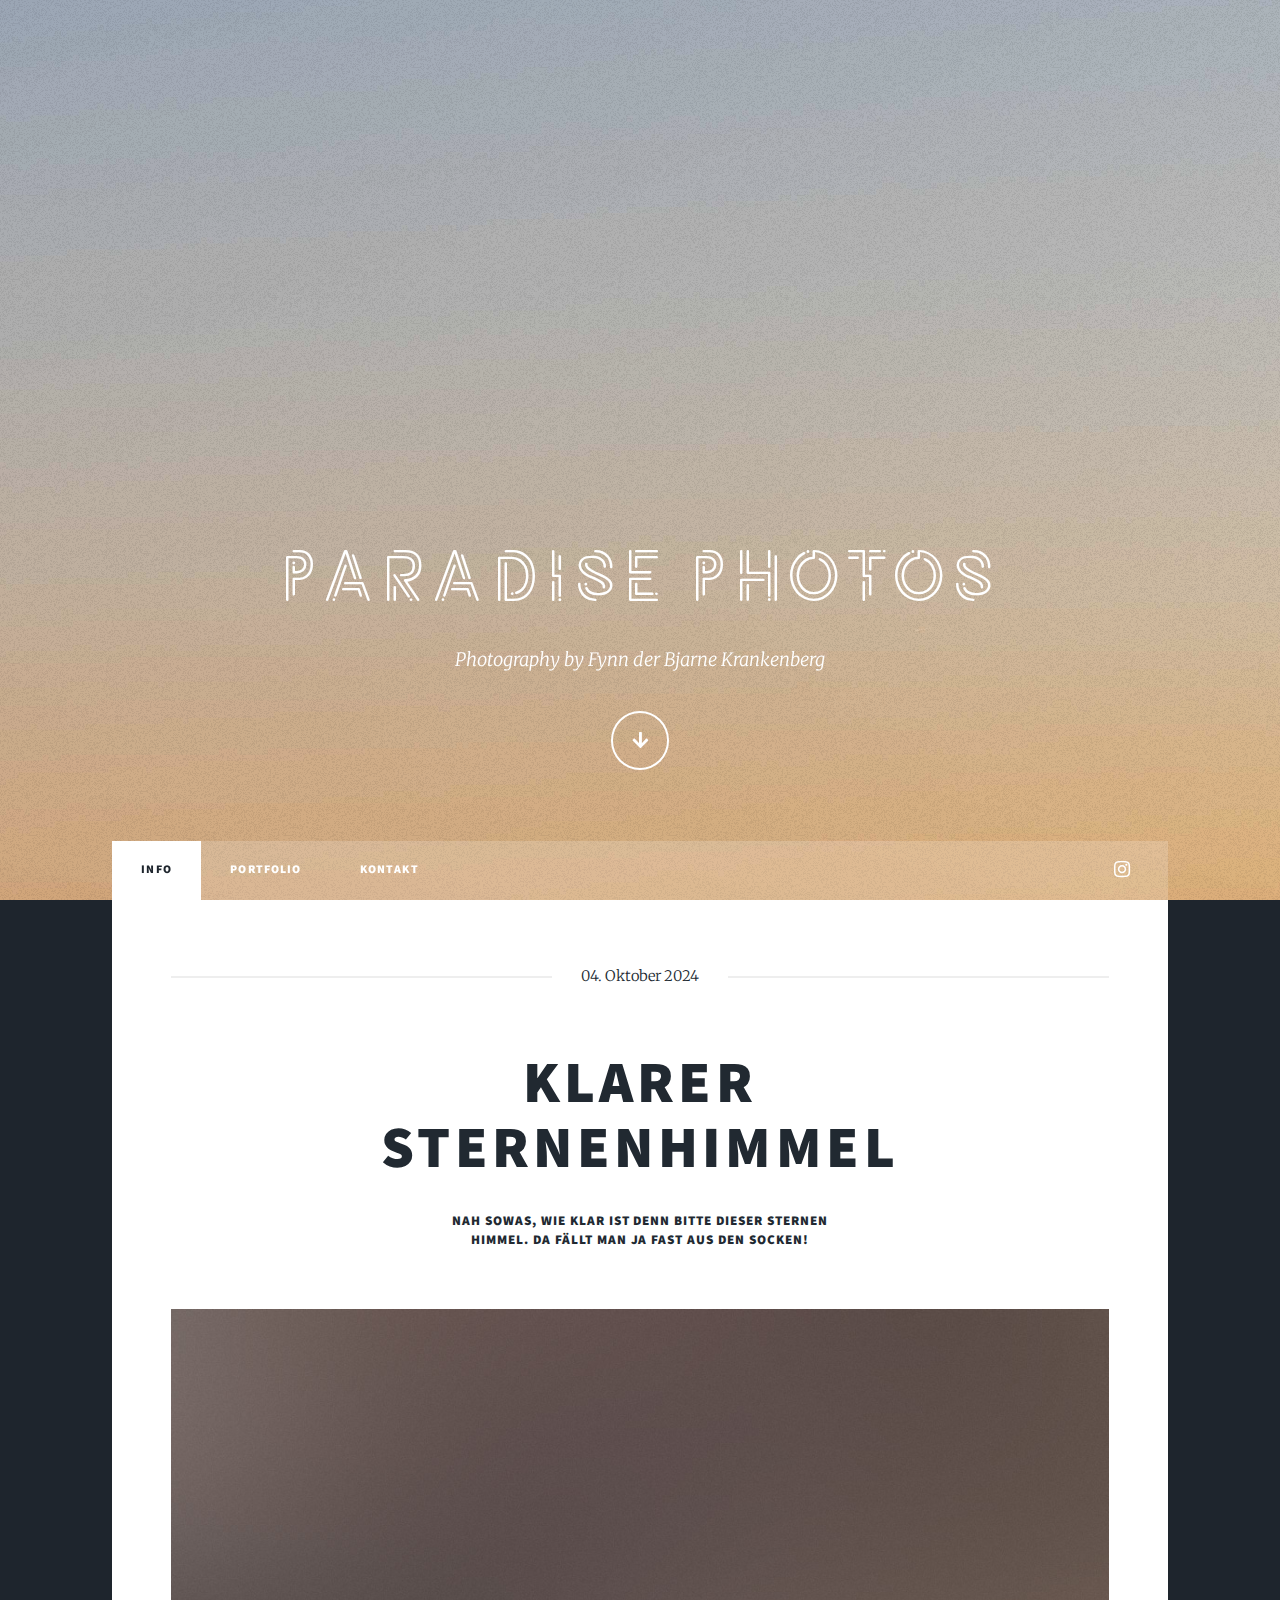
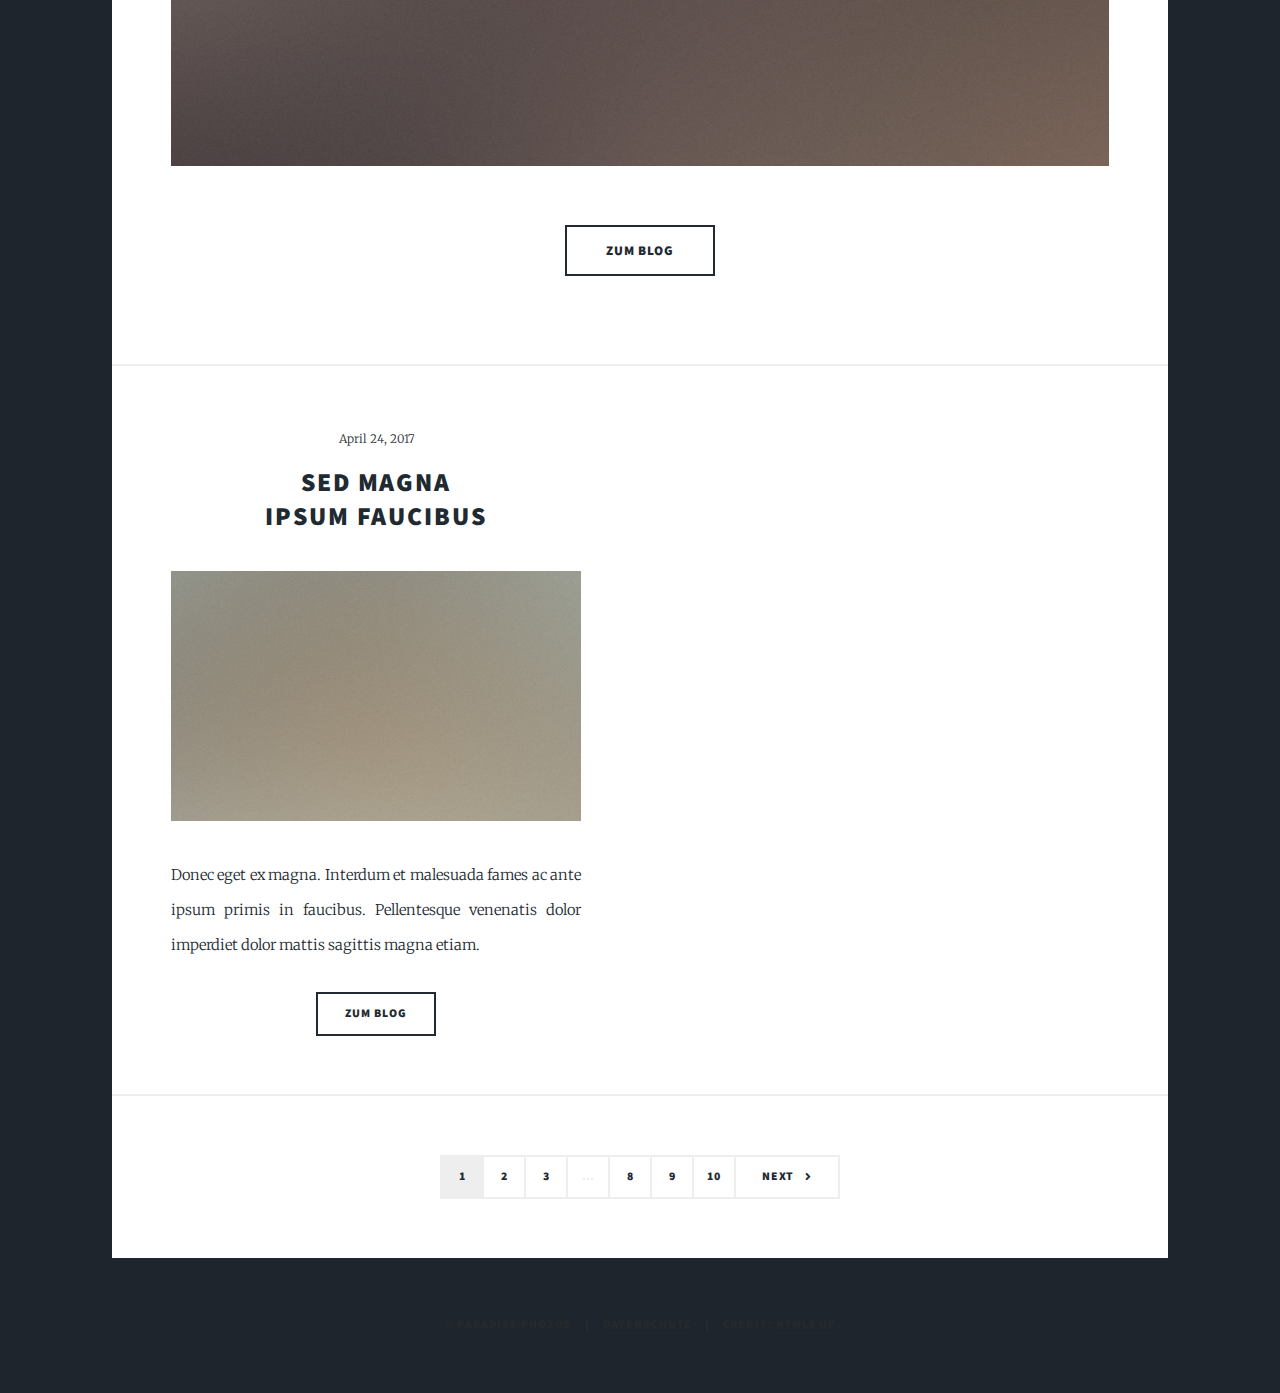
==== commit 56386e2f: "Test" ====
--- a/index.html
+++ b/index.html
@@ -22,7 +22,7 @@
 					<div id="intro">
 						<h1>Paradise Photos<br />
 						</h1>
-						<p>Photography by Fynn Bjarne Krankenberg</a></p>
+						<p>Photography by Fynn der Bjarne Krankenberg</a></p>
 						<ul class="actions">
 							<li><a href="#header" class="button icon solid solo fa-arrow-down scrolly">Continue</a></li>
 						</ul>
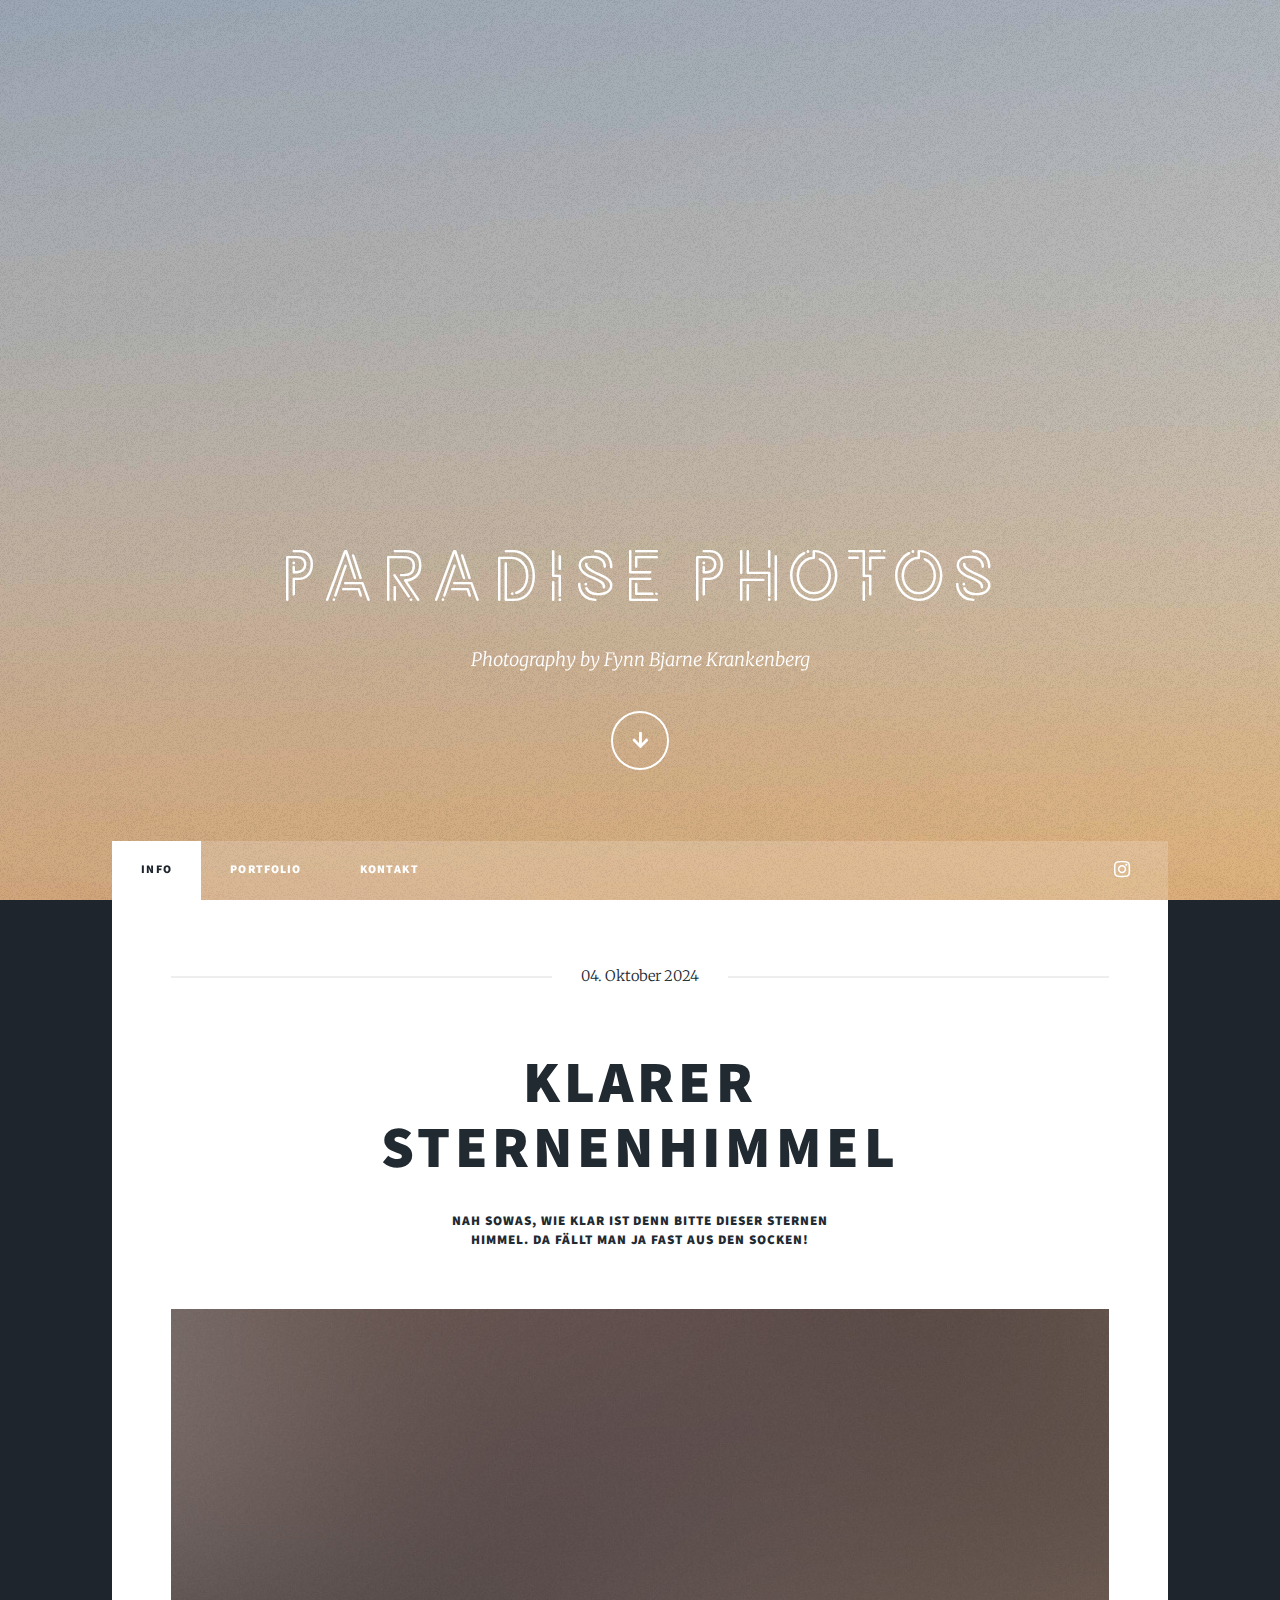
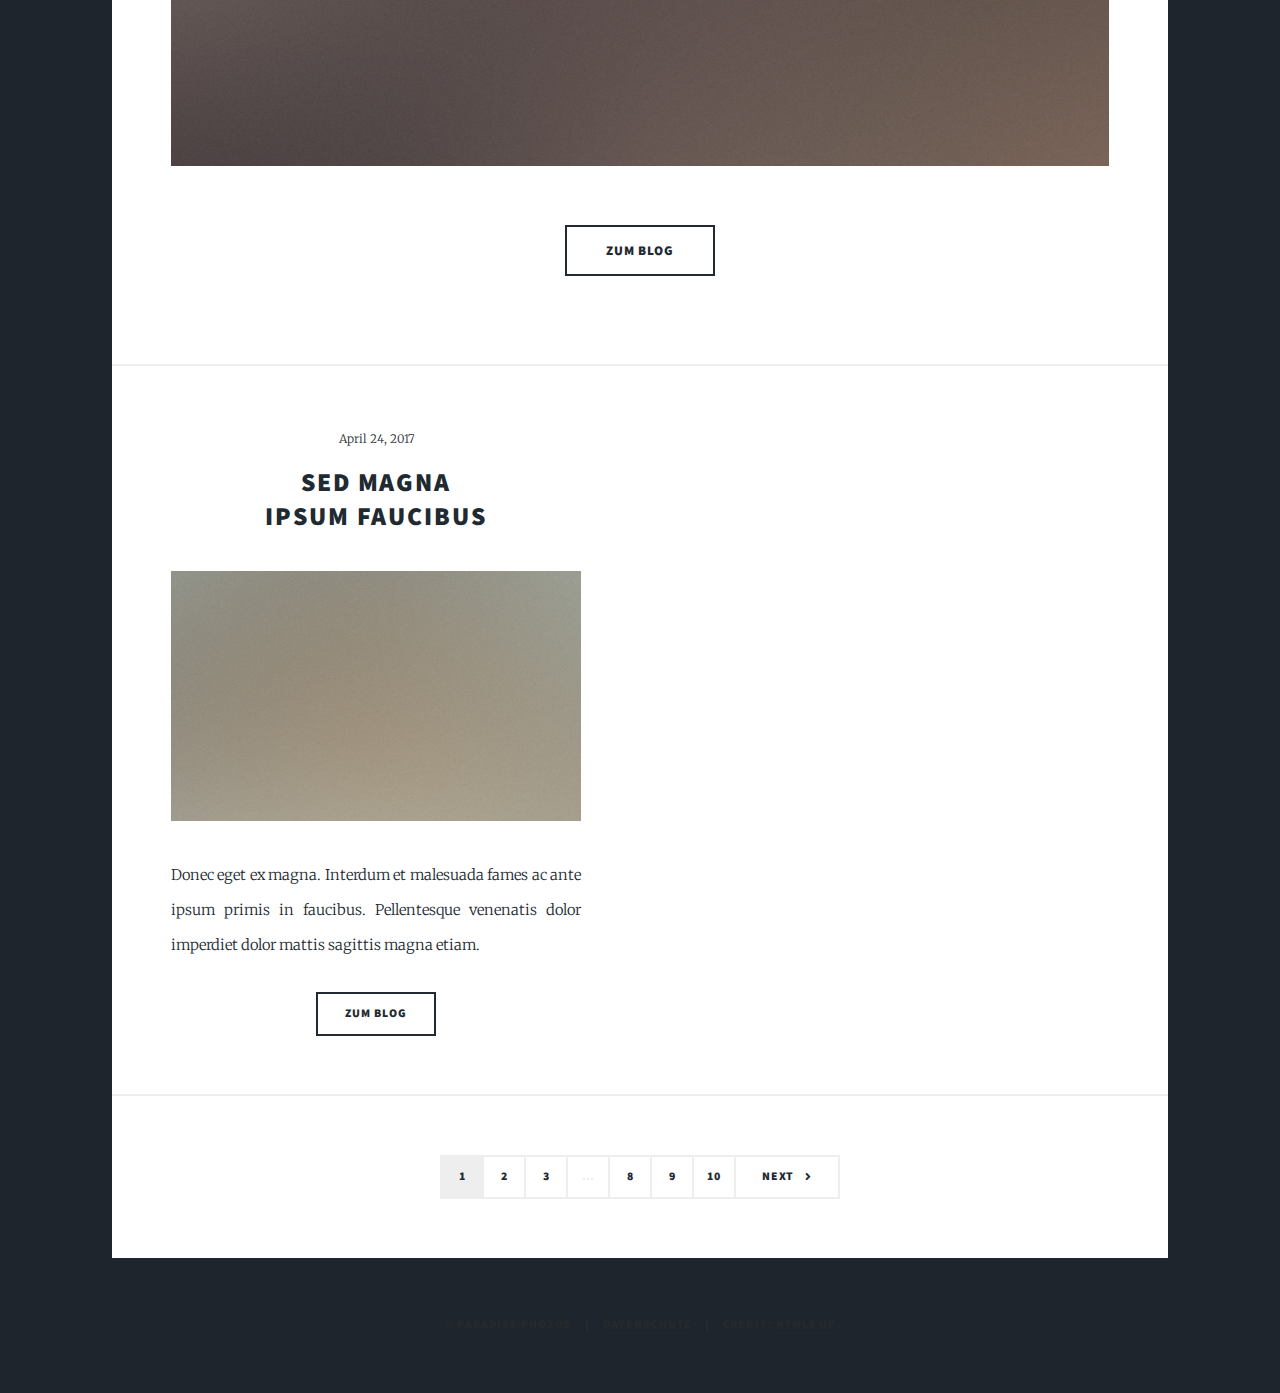
==== commit b52fbc5a: "test change" ====
--- a/index.html
+++ b/index.html
@@ -22,7 +22,7 @@
 					<div id="intro">
 						<h1>Paradise Photos<br />
 						</h1>
-						<p>Photography by Fynn der Bjarne Krankenberg</a></p>
+						<p>Photography by Fynn Bjarne Krankenberg</a></p>
 						<ul class="actions">
 							<li><a href="#header" class="button icon solid solo fa-arrow-down scrolly">Continue</a></li>
 						</ul>
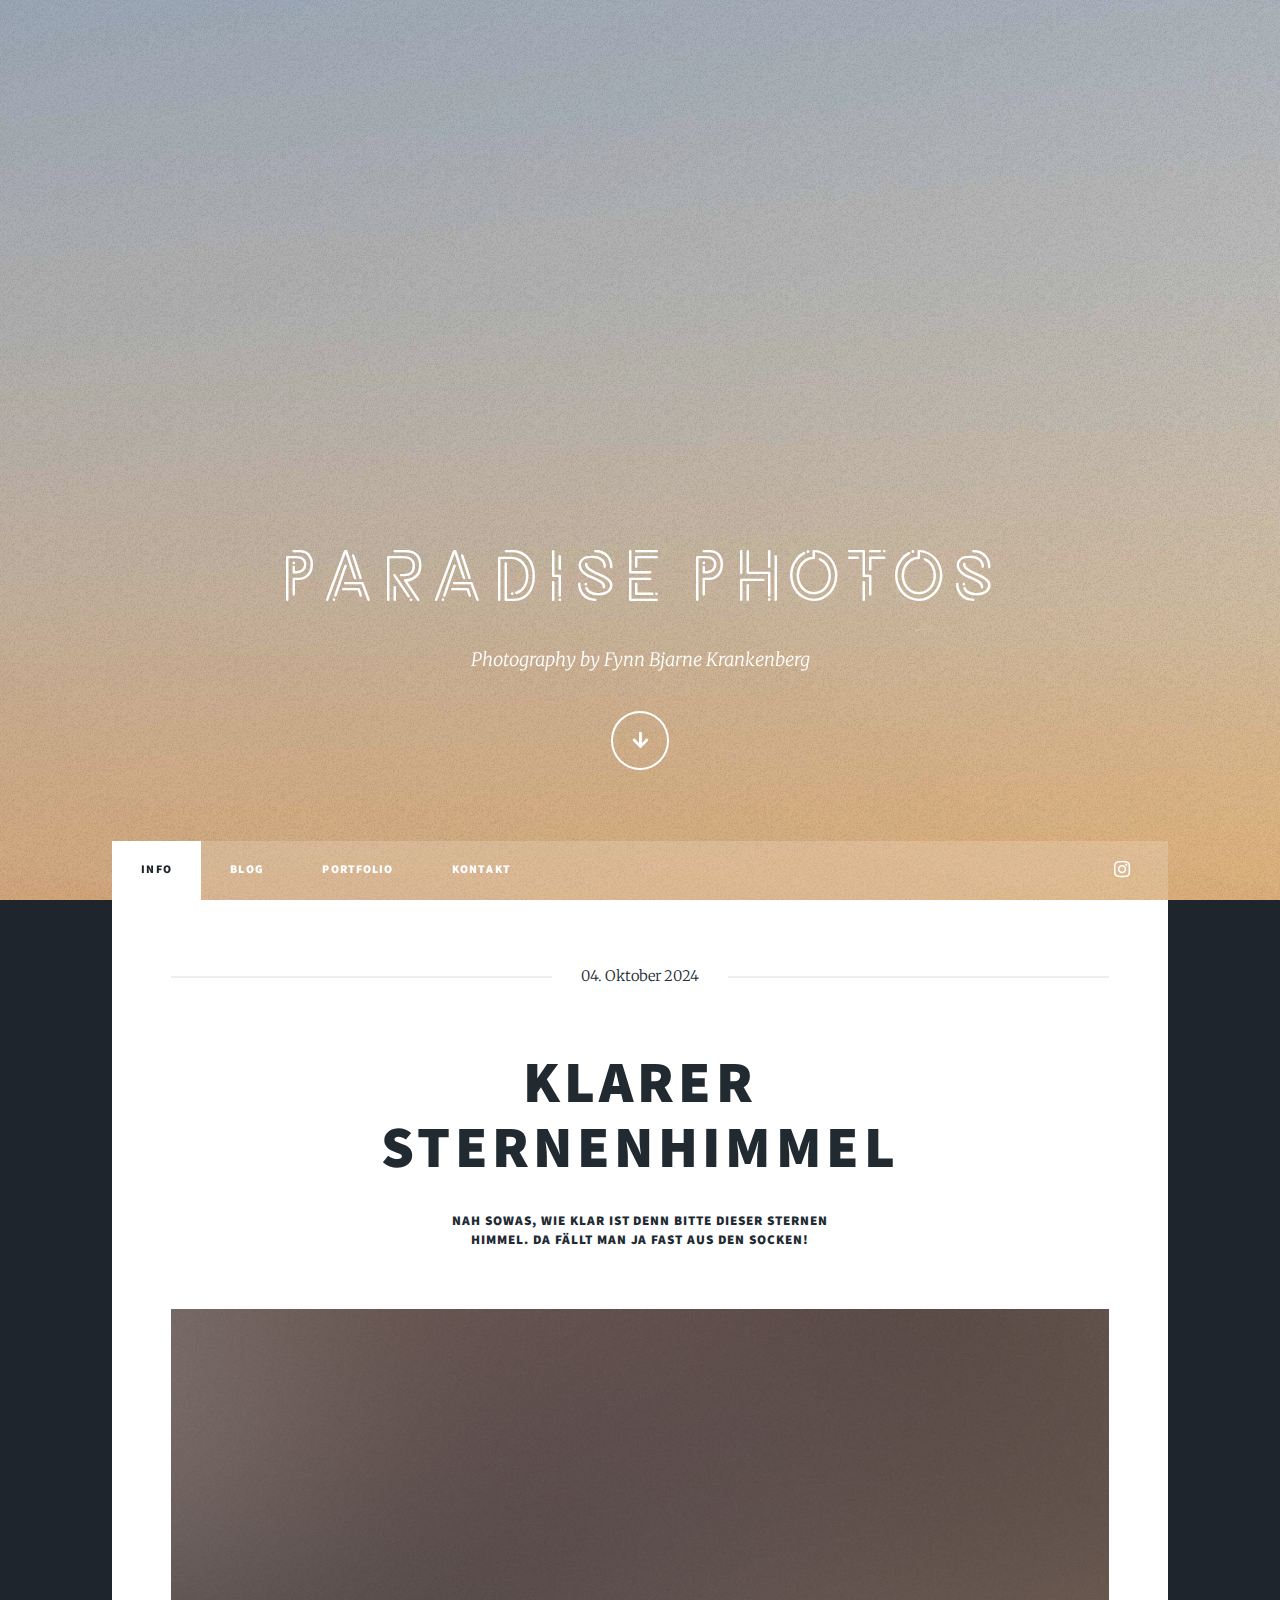
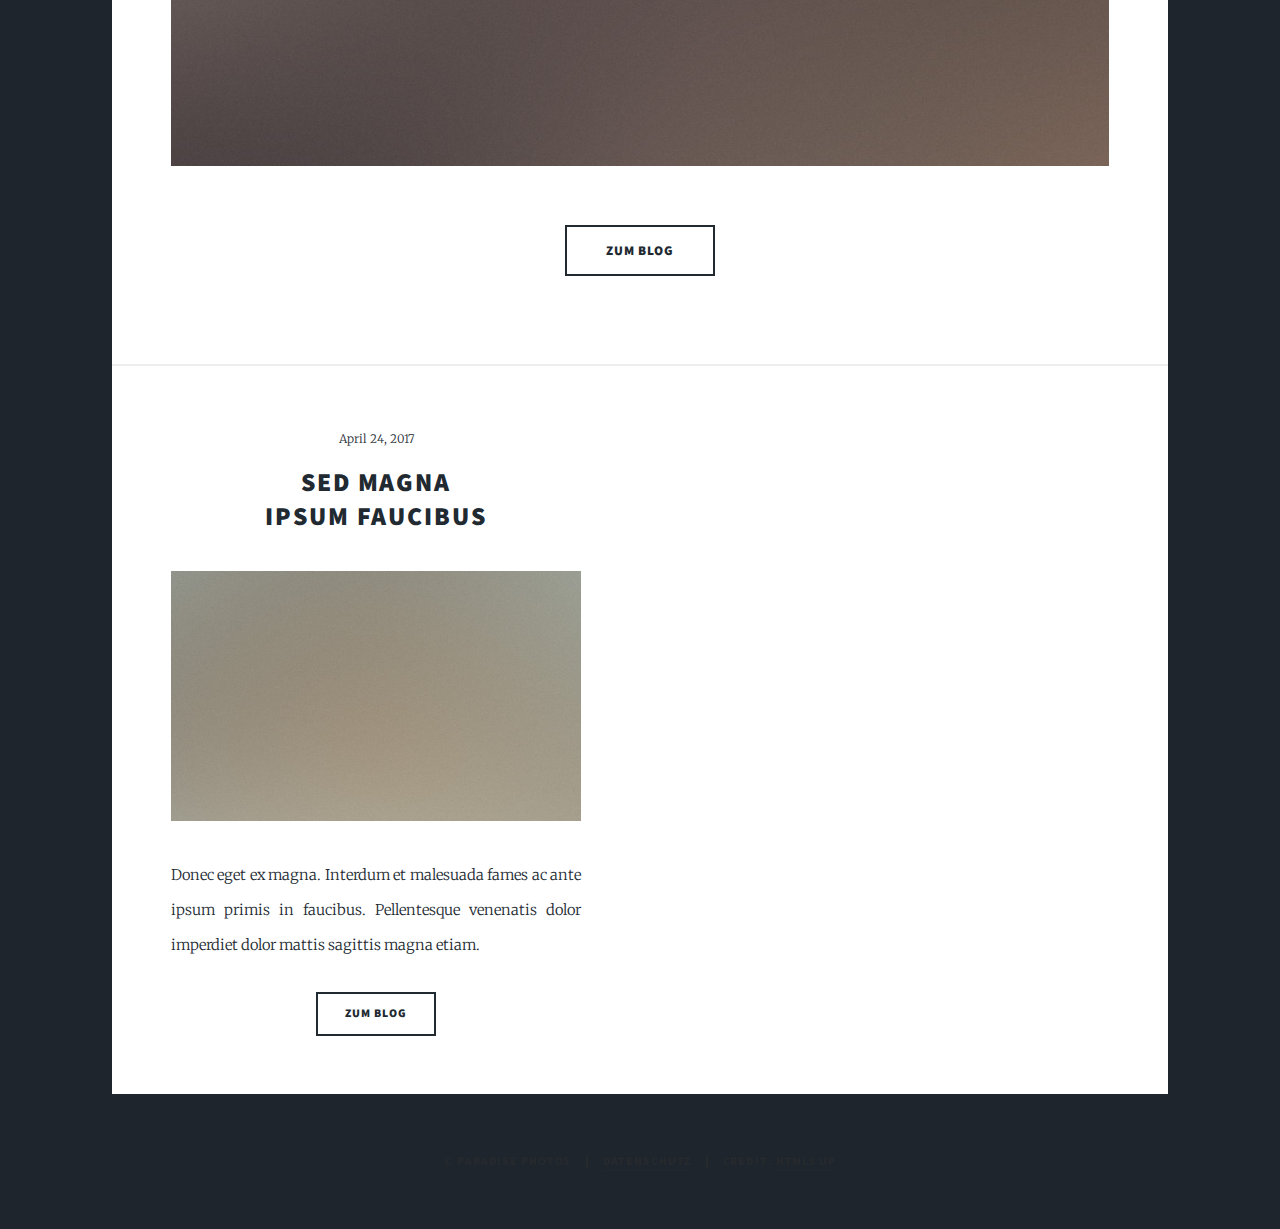
==== commit 8749a06a: "x" ====
--- a/index.html
+++ b/index.html
@@ -37,6 +37,7 @@
 					<nav id="nav">
 						<ul class="links">
 							<li class="active"><a href="index.html">Info</a></li>
+							<li><a href="blog.html">Blog</a></li>
 							<li><a href="portfolio.html">Portfolio</a></li>
 							<li><a href="kontakt.html">Kontakt</a></li>
 						</ul>
@@ -102,21 +103,6 @@
 									</ul>
 								</article>-->
 							</section>
-
-						<!-- Footer -->
-							<footer>
-								<div class="pagination">
-									<!--<a href="#" class="previous">Prev</a>-->
-									<a href="#" class="page active">1</a>
-									<a href="#" class="page">2</a>
-									<a href="#" class="page">3</a>
-									<span class="extra">&hellip;</span>
-									<a href="#" class="page">8</a>
-									<a href="#" class="page">9</a>
-									<a href="#" class="page">10</a>
-									<a href="#" class="next">Next</a>
-								</div>
-							</footer>
 				  	</div>
 
 				<!-- Footer -->
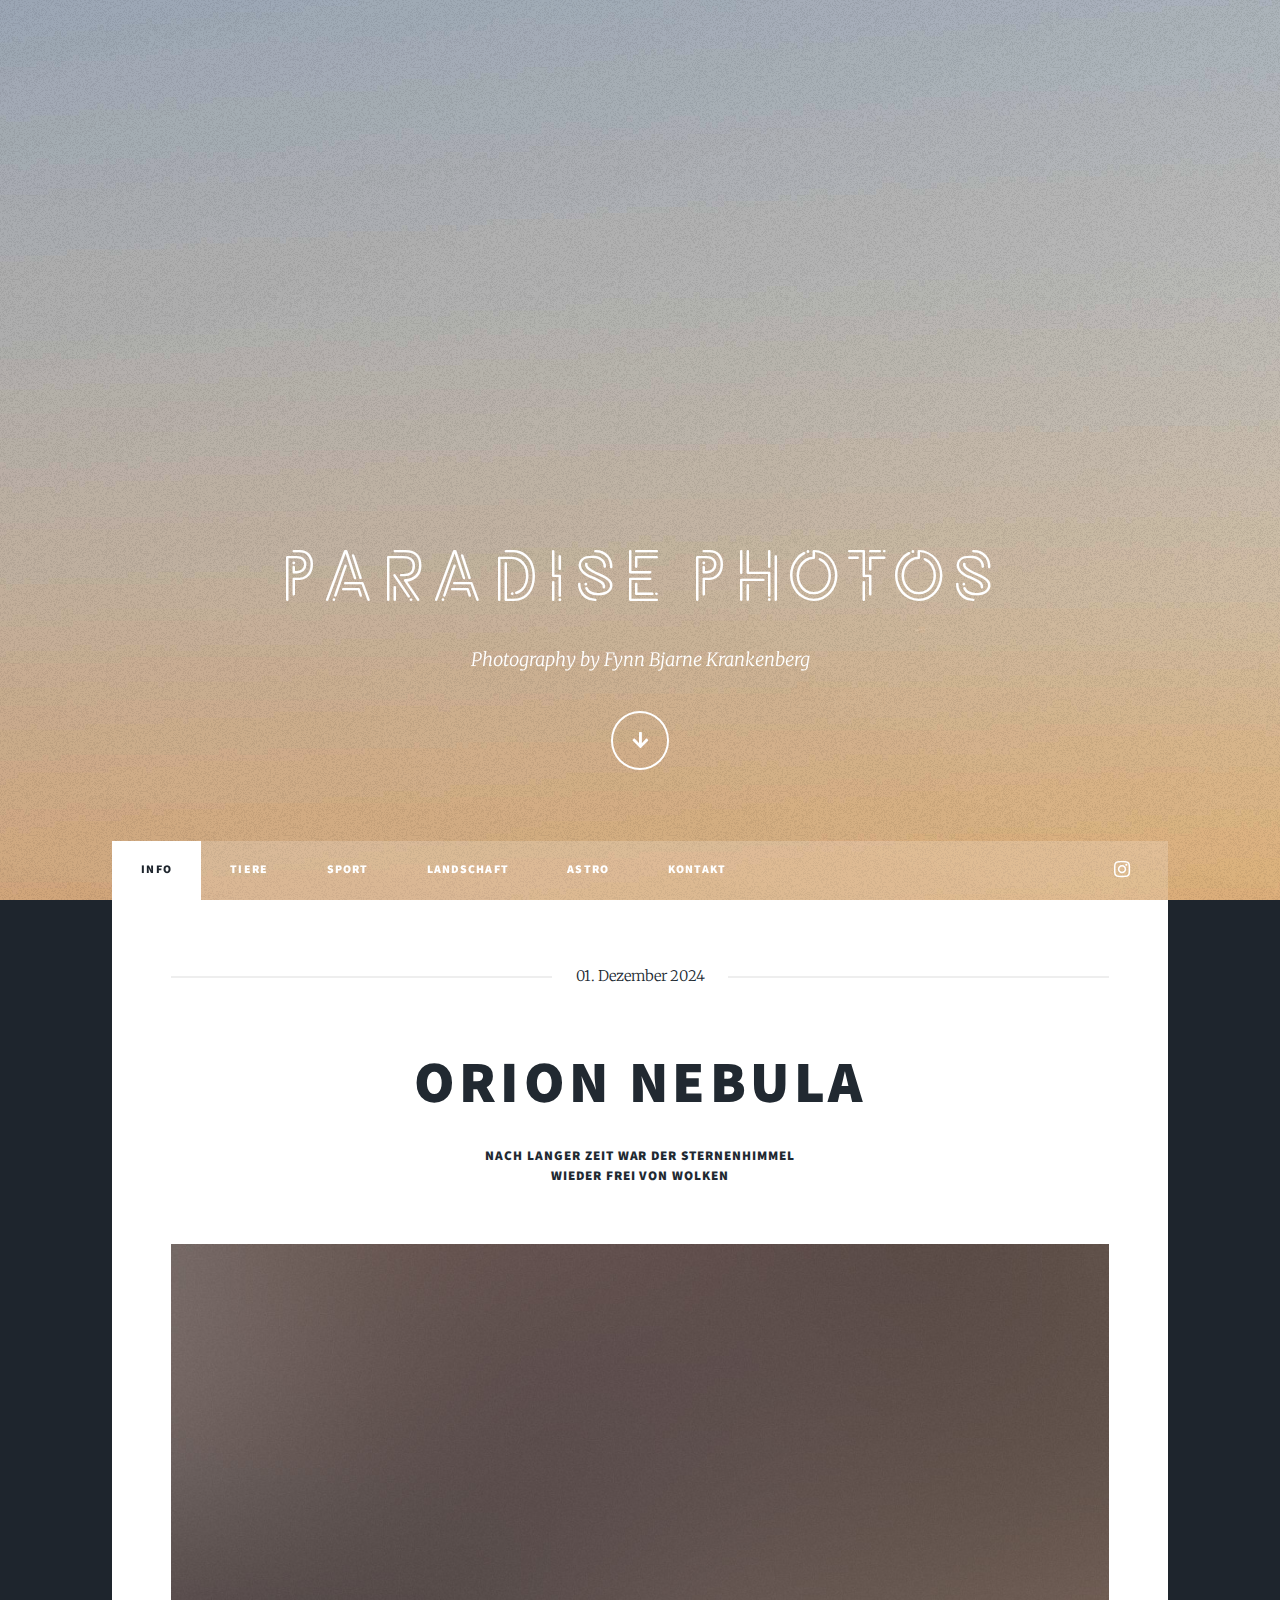
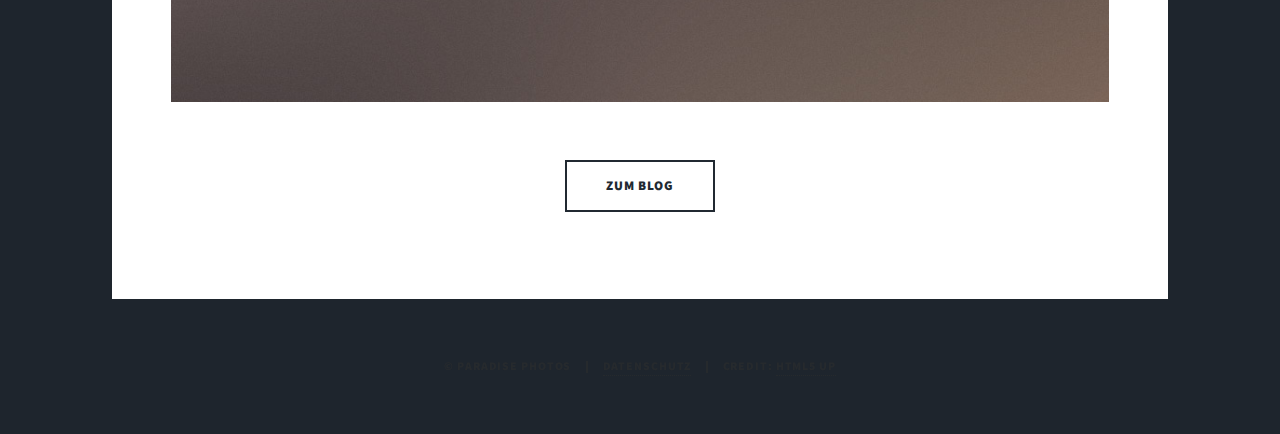
==== commit 806d670d: "Update" ====
--- a/index.html
+++ b/index.html
@@ -37,8 +37,10 @@
 					<nav id="nav">
 						<ul class="links">
 							<li class="active"><a href="index.html">Info</a></li>
-							<li><a href="blog.html">Blog</a></li>
-							<li><a href="portfolio.html">Portfolio</a></li>
+							<li><a href="animal.html">Tiere</a></li>
+							<li><a href="sport.html">Sport</a></li>
+							<li><a href="landscape.html">Landschaft</a></li>
+							<li><a href="astro.html">Astro</a></li>
 							<li><a href="kontakt.html">Kontakt</a></li>
 						</ul>
 						<ul class="icons">
@@ -52,11 +54,11 @@
 						<!-- Featured Post -->
 							<article class="post featured">
 								<header class="major">
-									<span class="date">04. Oktober 2024</span>
-									<h2><a href="/blog/article1.html">Klarer<br />
-									Sternenhimmel</a></h2>
-									<h5>Nah sowas, wie klar ist denn bitte dieser Sternen<br />
-									Himmel. Da fällt man ja fast aus den Socken!</h5>
+									<span class="date">01. Dezember 2024</span>
+									<h2><a href="/blog/article1.html">Orion Nebula<br />
+									</a></h2>
+									<h5>Nach langer Zeit war der Sternenhimmel<br />
+									wieder frei von Wolken</h5>
 								</header>
 								<a href="/blog/article1.html" class="image main"><img src="images/pic01.jpg" alt="" /></a>
 								<ul class="actions special">
@@ -65,7 +67,7 @@
 							</article>
 
 						<!-- Posts -->
-							<section class="posts">
+							<!--<section class="posts">
 								<article>
 									<header>
 										<span class="date">April 24, 2017</span>
@@ -77,7 +79,7 @@
 									<ul class="actions special">
 										<li><a href="#" class="button">Zum Blog</a></li>
 									</ul>
-								</article>
+								</article> -->
 								<!--<article>
 									<header>
 										<span class="date">April 22, 2017</span>
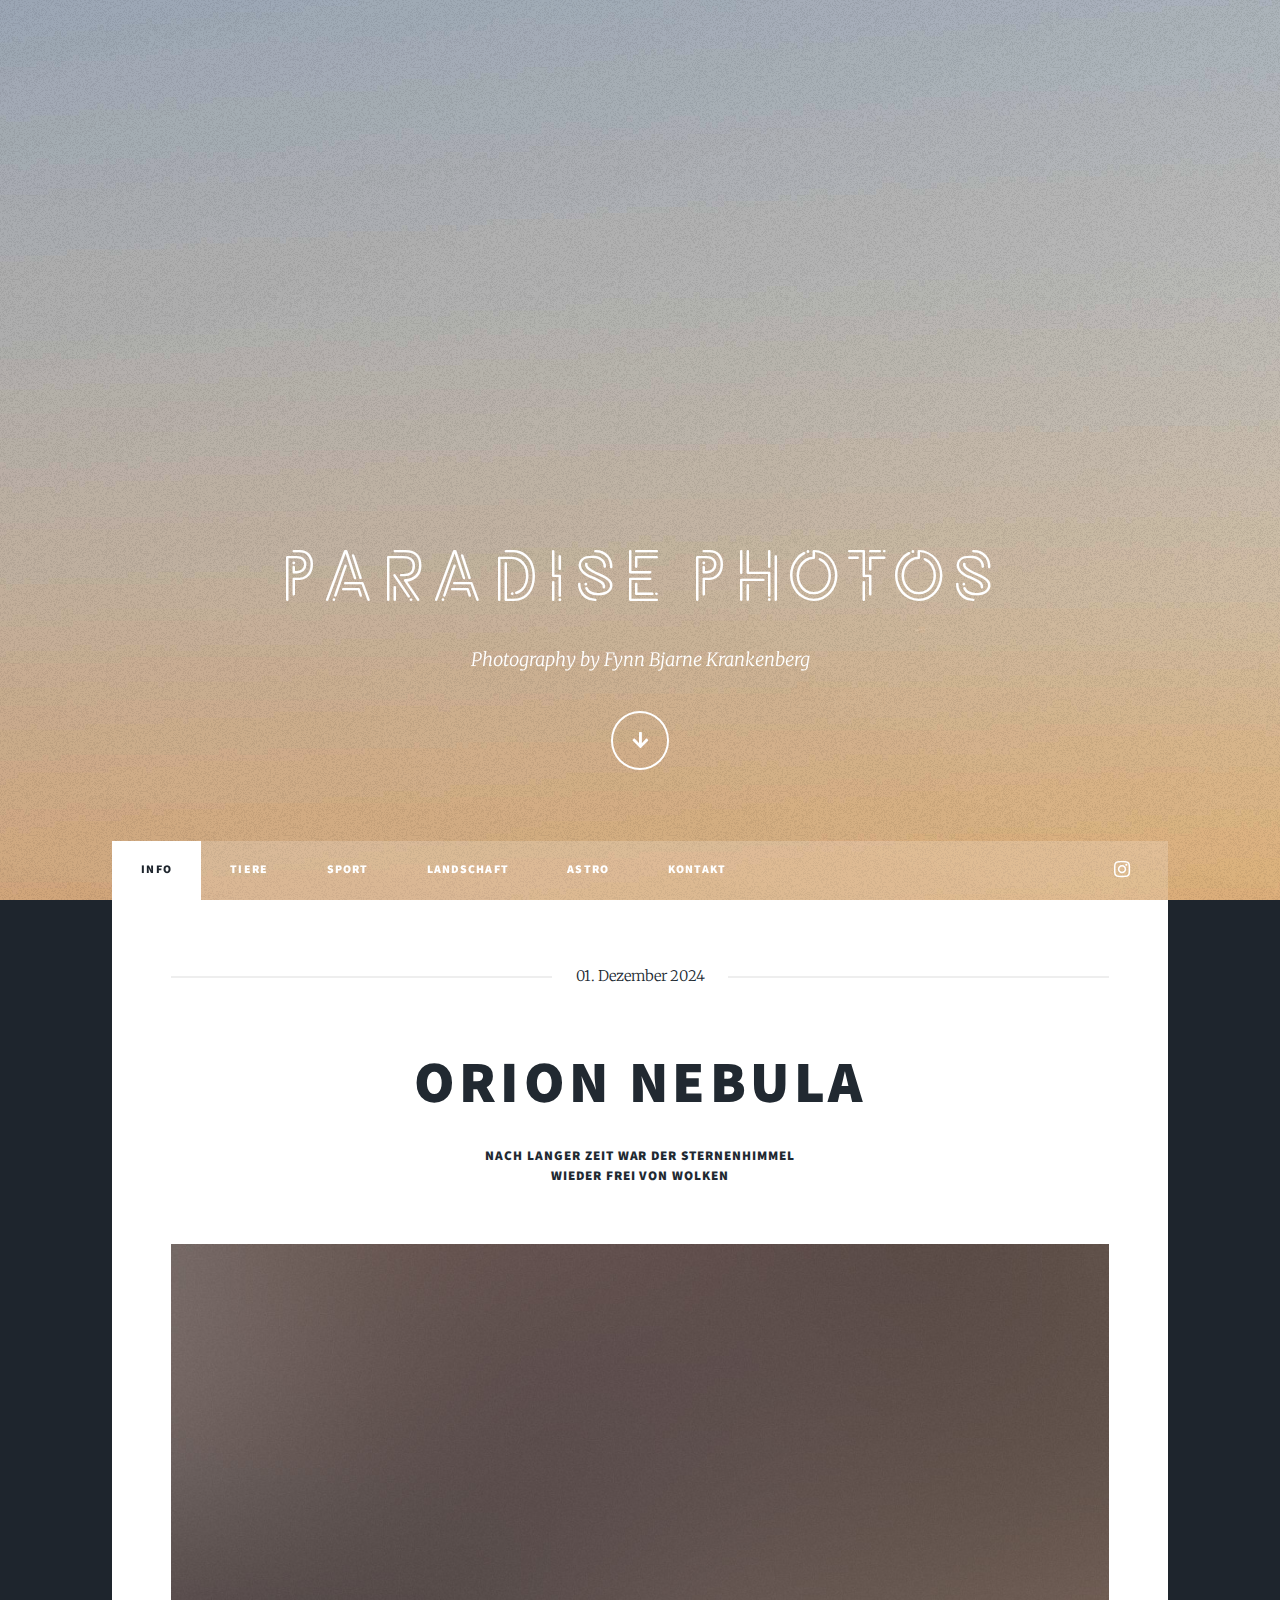
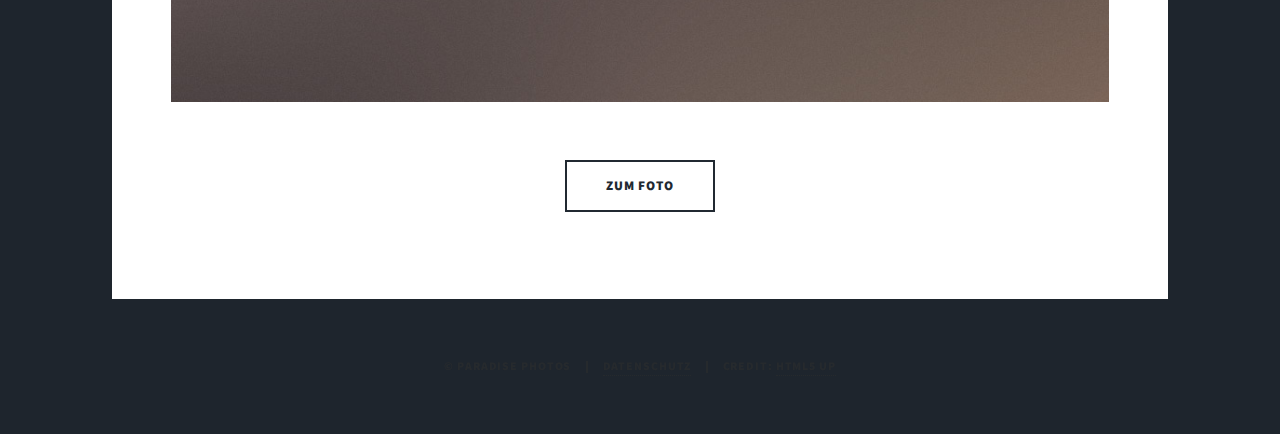
==== commit cd1c12f6: "x" ====
--- a/index.html
+++ b/index.html
@@ -62,7 +62,7 @@
 								</header>
 								<a href="/blog/article1.html" class="image main"><img src="images/pic01.jpg" alt="" /></a>
 								<ul class="actions special">
-									<li><a href="/blog/article1.html" class="button large">Zum Blog</a></li>
+									<li><a href="/astro.html" class="button large">Zum Foto</a></li>
 								</ul>
 							</article>
 
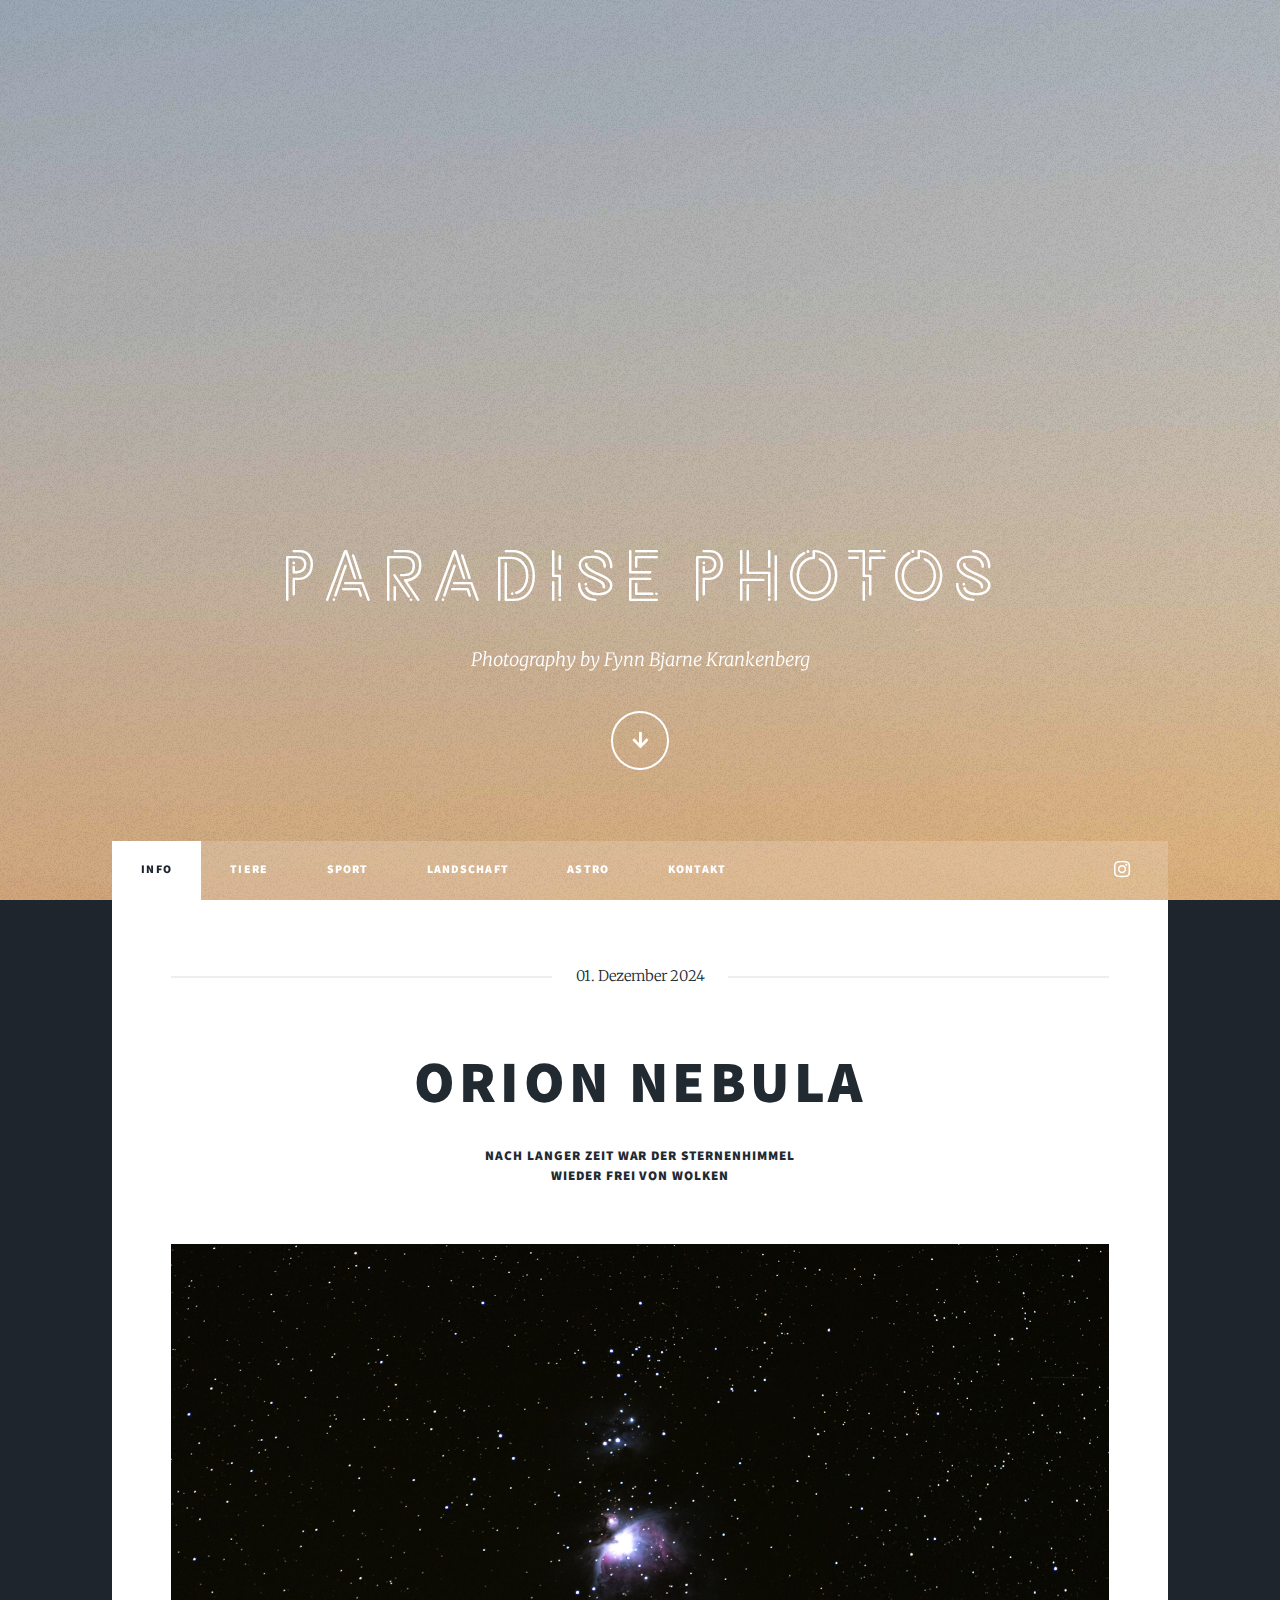
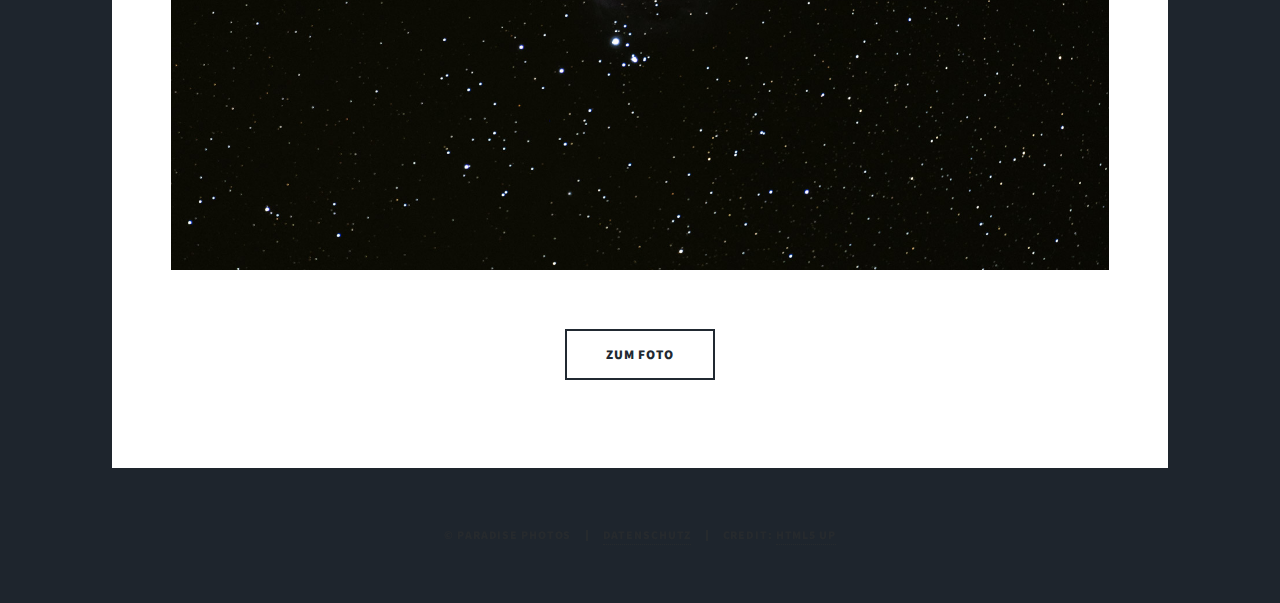
==== commit 1514601e: "x" ====
--- a/index.html
+++ b/index.html
@@ -55,12 +55,12 @@
 							<article class="post featured">
 								<header class="major">
 									<span class="date">01. Dezember 2024</span>
-									<h2><a href="/blog/article1.html">Orion Nebula<br />
+									<h2><a href="/astro.html">Orion Nebula<br />
 									</a></h2>
 									<h5>Nach langer Zeit war der Sternenhimmel<br />
 									wieder frei von Wolken</h5>
 								</header>
-								<a href="/blog/article1.html" class="image main"><img src="images/pic01.jpg" alt="" /></a>
+								<a href="/astro.html" class="image main"><img src="images/portfolio/lowres/astro/lr-astro-7.jpg" alt="" /></a>
 								<ul class="actions special">
 									<li><a href="/astro.html" class="button large">Zum Foto</a></li>
 								</ul>
